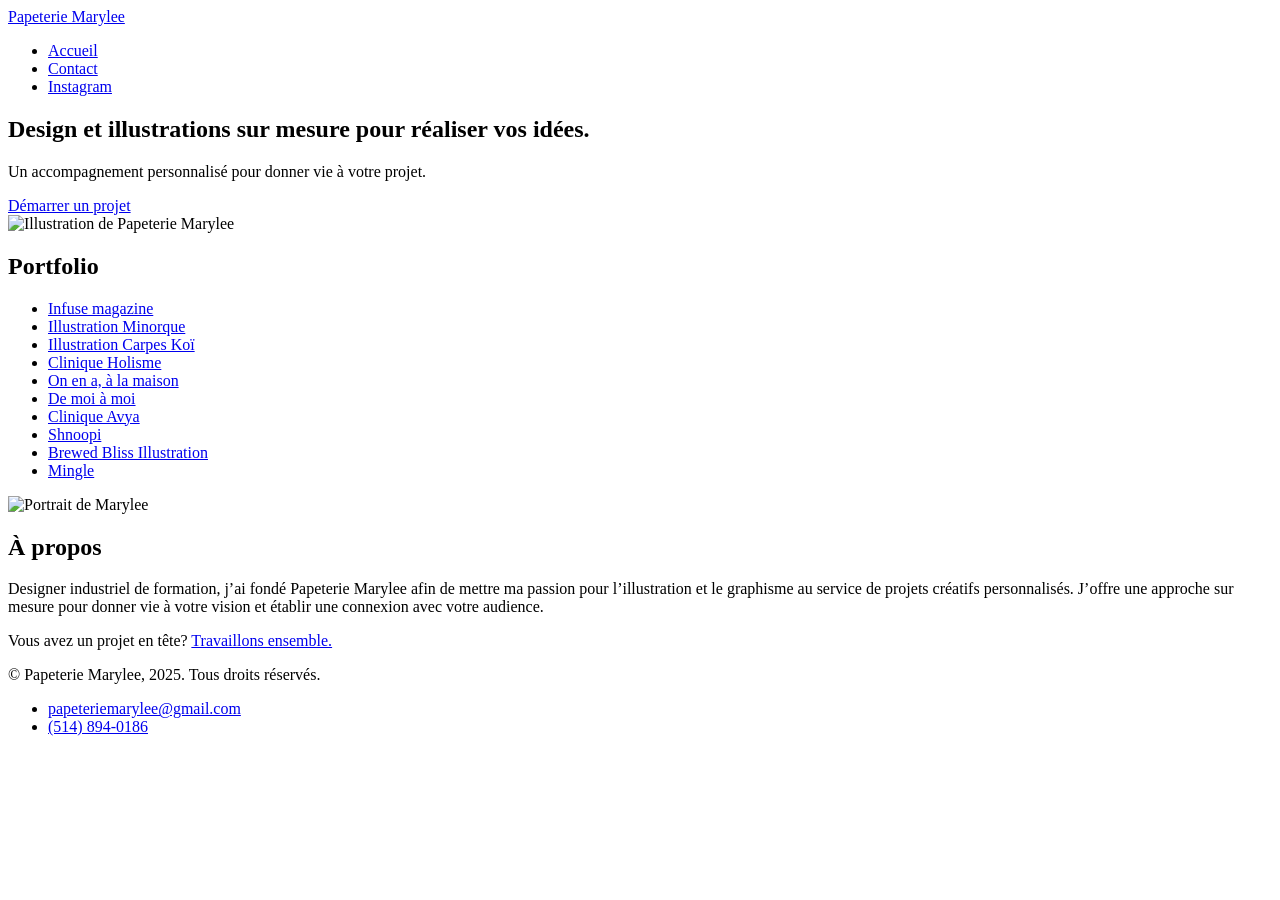
==== index.html @ 5d5b98f1 "Add files via upload" ====
<!doctype html><html lang="fr"><head><meta charset="utf-8"><meta name="viewport" content="width=device-width,initial-scale=1">
<link rel="preconnect" href="https://fonts.googleapis.com"><link rel="preconnect" href="https://fonts.gstatic.com" crossorigin>
<link href="https://fonts.googleapis.com/css2?family=Figtree:wght@400;600&family=Young+Serif&display=swap" rel="stylesheet">
<link rel="stylesheet" href="/css/style.css">
<title>Papeterie Marylee</title>
<meta name="description" content="Design et illustrations sur mesure pour réaliser vos idées.">
<meta property="og:title" content="Papeterie Marylee"><meta property="og:description" content="Design et illustrations sur mesure pour réaliser vos idées.">
</head><body>
<header class="site-header"><div class="wrap">
<a class="brand" href="/">Papeterie Marylee</a>
<nav aria-label="Navigation principale"><ul class="nav">
<li><a href="/" aria-current="page">Accueil</a></li>
<li><a href="/contact" >Contact</a></li>
<li><a href="https://instagram.com/papeteriemarylee" target="_blank" rel="noopener">Instagram</a></li>
</ul></nav></div></header>
<main>
<section class="hero"><div class="wrap">
<div><h1>Design et illustrations sur mesure pour réaliser vos idées.</h1>
<p>Un accompagnement personnalisé pour donner vie à votre projet.</p>
<a class="btn" href="/contact">Démarrer un projet</a></div>
<img src="https://images.squarespace-cdn.com/content/v1/68e517de8bf12d3bb1ee0d49/ea59d796-b546-4f79-9959-2f36962a3a16/Papeterie_Marylee_Intro.jpg" alt="Illustration de Papeterie Marylee">
</div></section>

<section id="portfolio"><div class="wrap"><h2>Portfolio</h2>
<ul class="grid">
<li><a class="card" href="#"><div class="thumb"><!-- <img src="/images/projet.jpg" alt="Infuse magazine"> --></div><span>Infuse magazine</span></a></li>
<li><a class="card" href="#"><div class="thumb"><!-- <img src="/images/projet.jpg" alt="Illustration Minorque"> --></div><span>Illustration Minorque</span></a></li>
<li><a class="card" href="#"><div class="thumb"><!-- <img src="/images/projet.jpg" alt="Illustration Carpes Koï"> --></div><span>Illustration Carpes Koï</span></a></li>
<li><a class="card" href="#"><div class="thumb"><!-- <img src="/images/projet.jpg" alt="Clinique Holisme"> --></div><span>Clinique Holisme</span></a></li>
<li><a class="card" href="#"><div class="thumb"><!-- <img src="/images/projet.jpg" alt="On en a, à la maison"> --></div><span>On en a, à la maison</span></a></li>
<li><a class="card" href="#"><div class="thumb"><!-- <img src="/images/projet.jpg" alt="De moi à moi"> --></div><span>De moi à moi</span></a></li>
<li><a class="card" href="#"><div class="thumb"><!-- <img src="/images/projet.jpg" alt="Clinique Avya"> --></div><span>Clinique Avya</span></a></li>
<li><a class="card" href="#"><div class="thumb"><!-- <img src="/images/projet.jpg" alt="Shnoopi"> --></div><span>Shnoopi</span></a></li>
<li><a class="card" href="#"><div class="thumb"><!-- <img src="/images/projet.jpg" alt="Brewed Bliss Illustration"> --></div><span>Brewed Bliss Illustration</span></a></li>
<li><a class="card" href="#"><div class="thumb"><!-- <img src="/images/projet.jpg" alt="Mingle"> --></div><span>Mingle</span></a></li>
</ul></div></section>

<section class="about"><div class="wrap">
<img src="https://images.squarespace-cdn.com/content/v1/68e517de8bf12d3bb1ee0d49/52c86deb-c186-45ed-98c8-3b4f95334fd8/Marylee_001.jpg" alt="Portrait de Marylee">
<div><h2>À propos</h2>
<p>Designer industriel de formation, j’ai fondé Papeterie Marylee afin de mettre ma passion pour l’illustration et le graphisme au service de projets créatifs personnalisés. J’offre une approche sur mesure pour donner vie à votre vision et établir une connexion avec votre audience.</p>
<p>Vous avez un projet en tête? <a href="/contact">Travaillons ensemble.</a></p></div>
</div></section>
</main>
<footer class="site-footer"><div class="wrap">
<p>© Papeterie Marylee, 2025. Tous droits réservés.</p>
<ul><li><a href="mailto:papeteriemarylee@gmail.com">papeteriemarylee@gmail.com</a></li><li><a href="tel:+15148940186">(514) 894-0186</a></li></ul>
</div></footer>
</body></html>
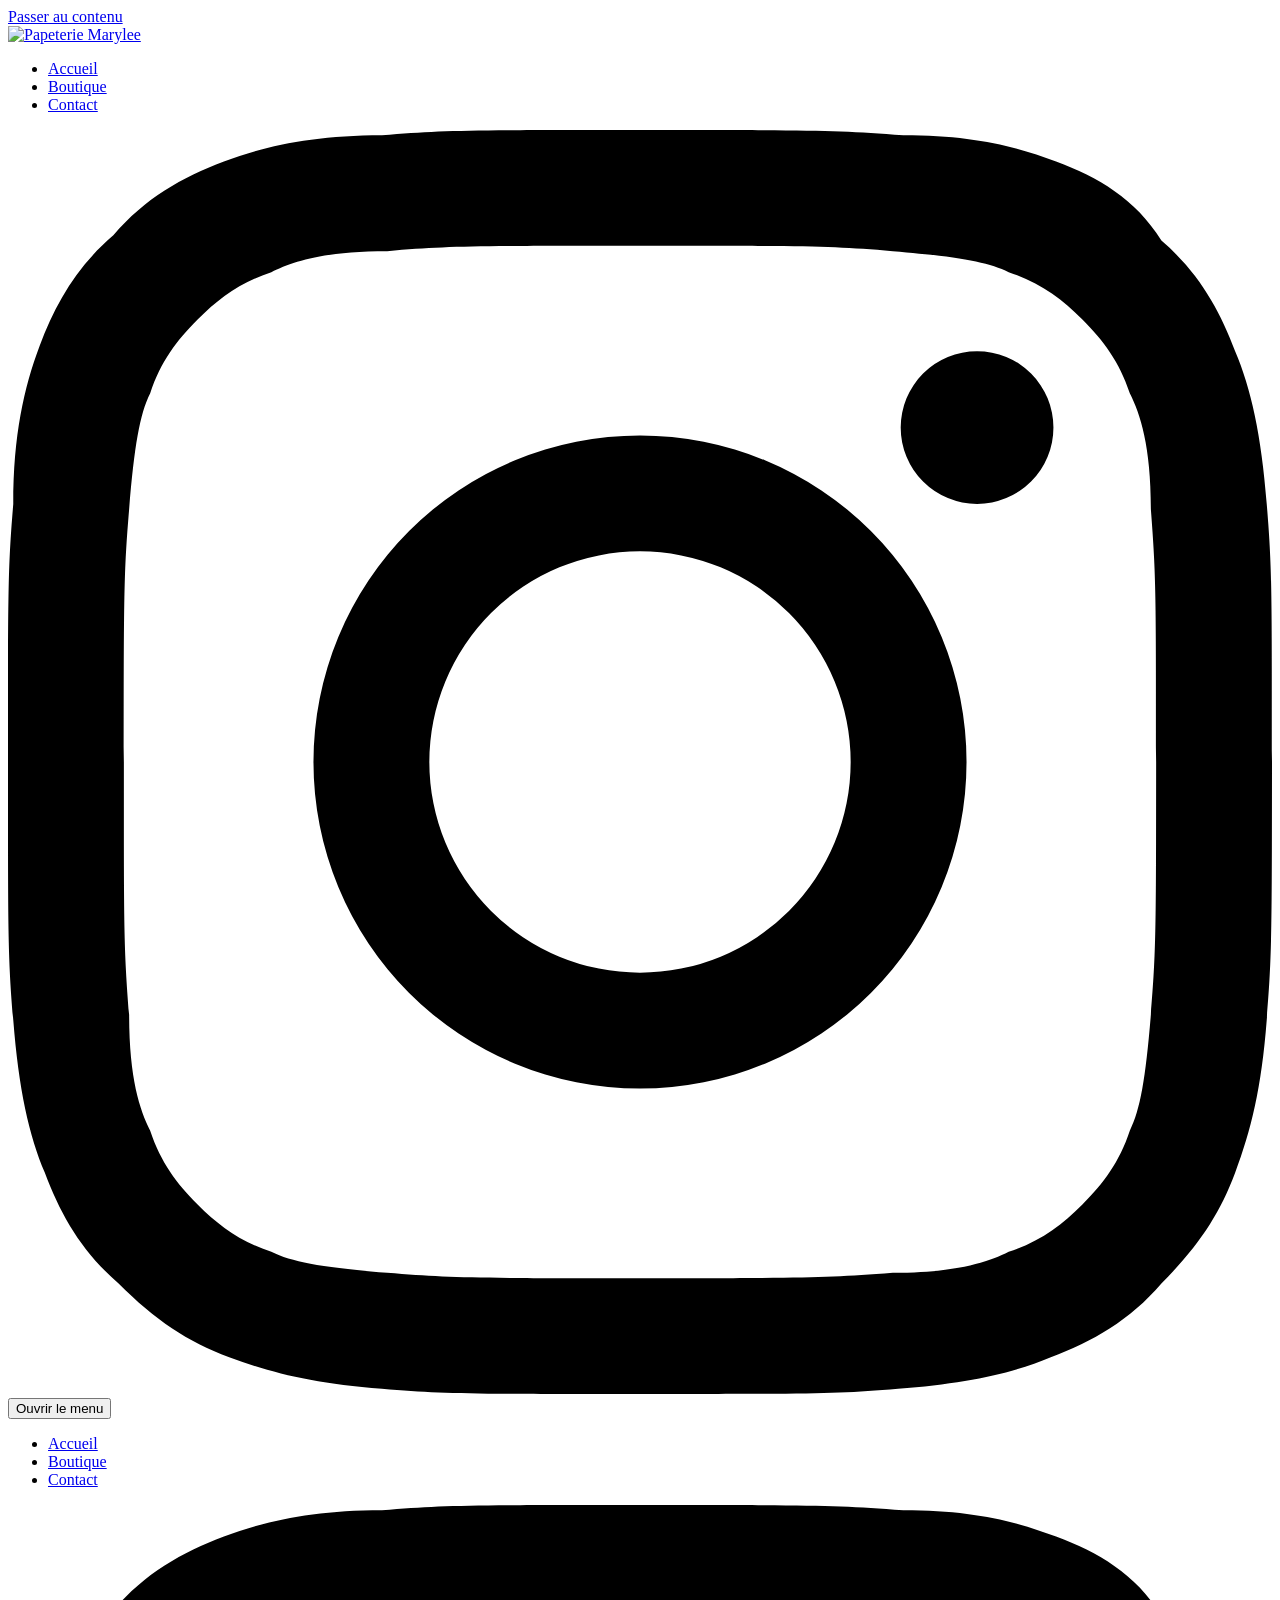
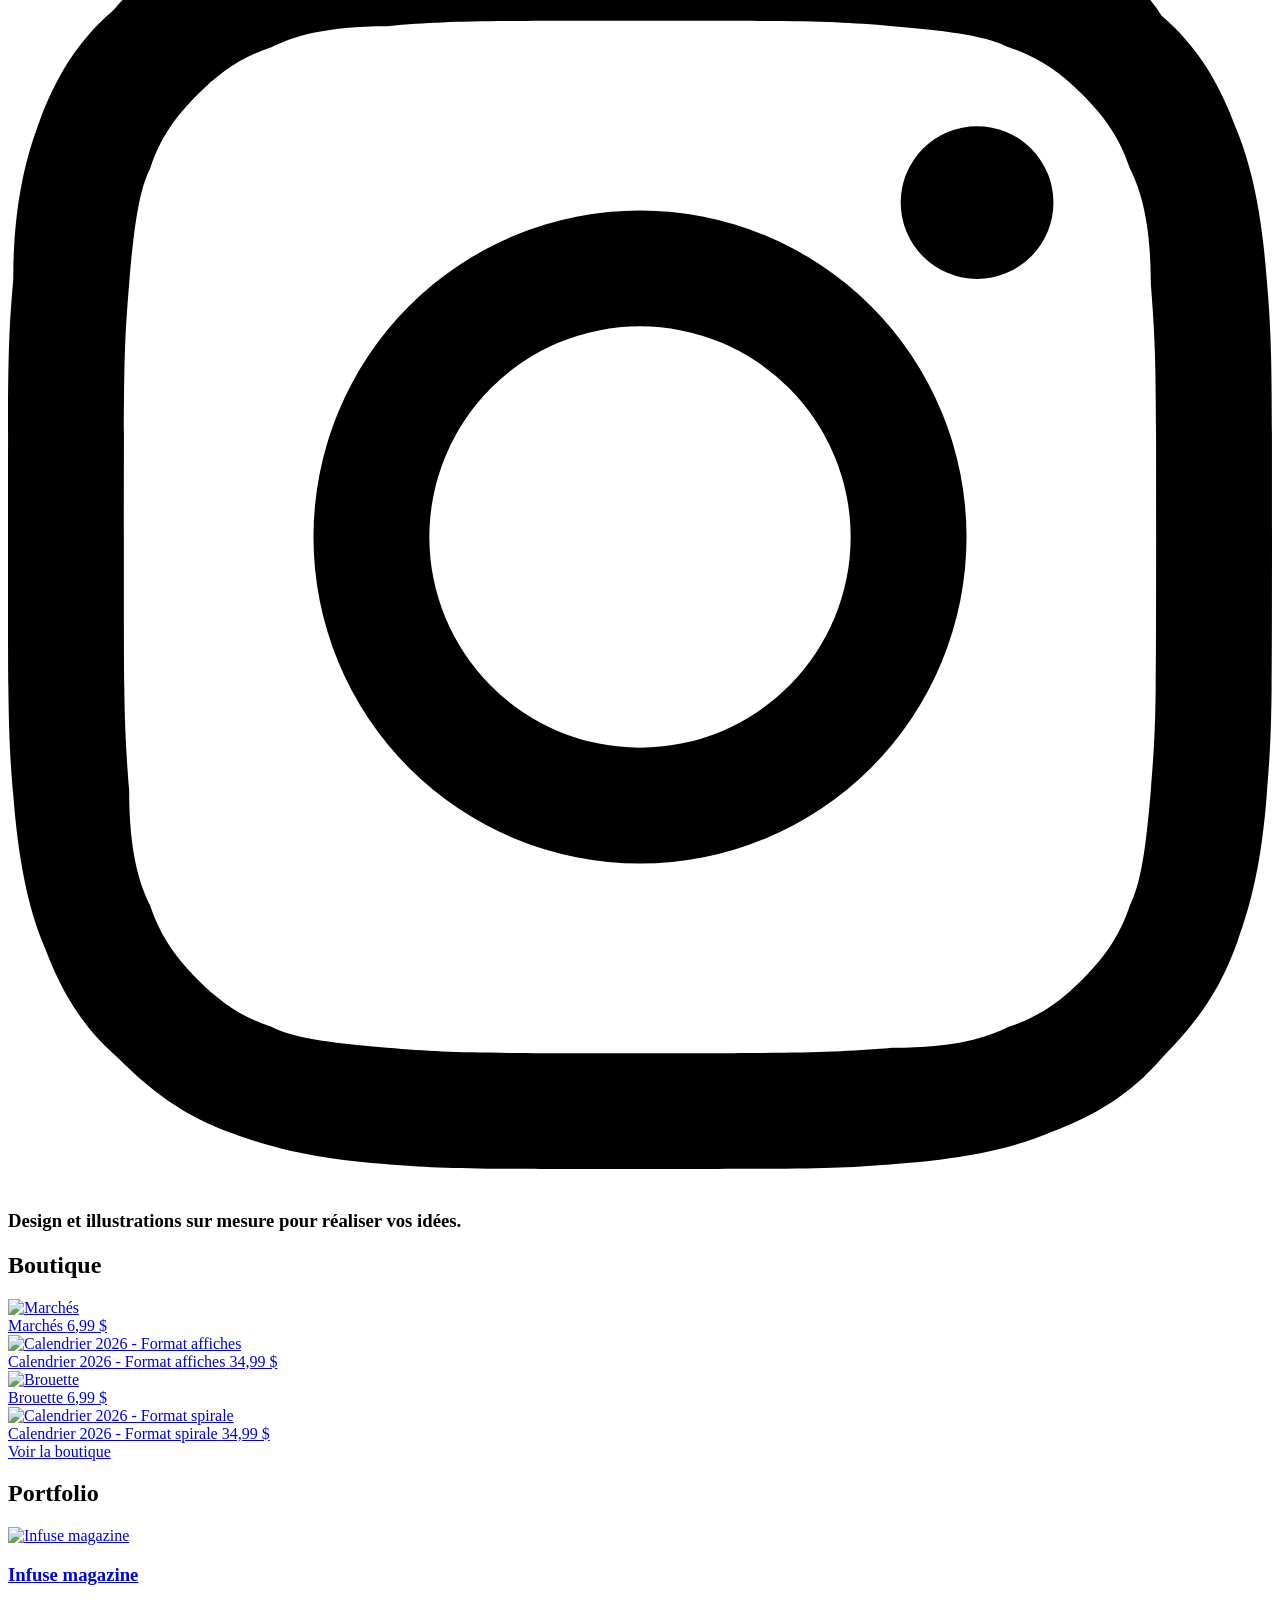
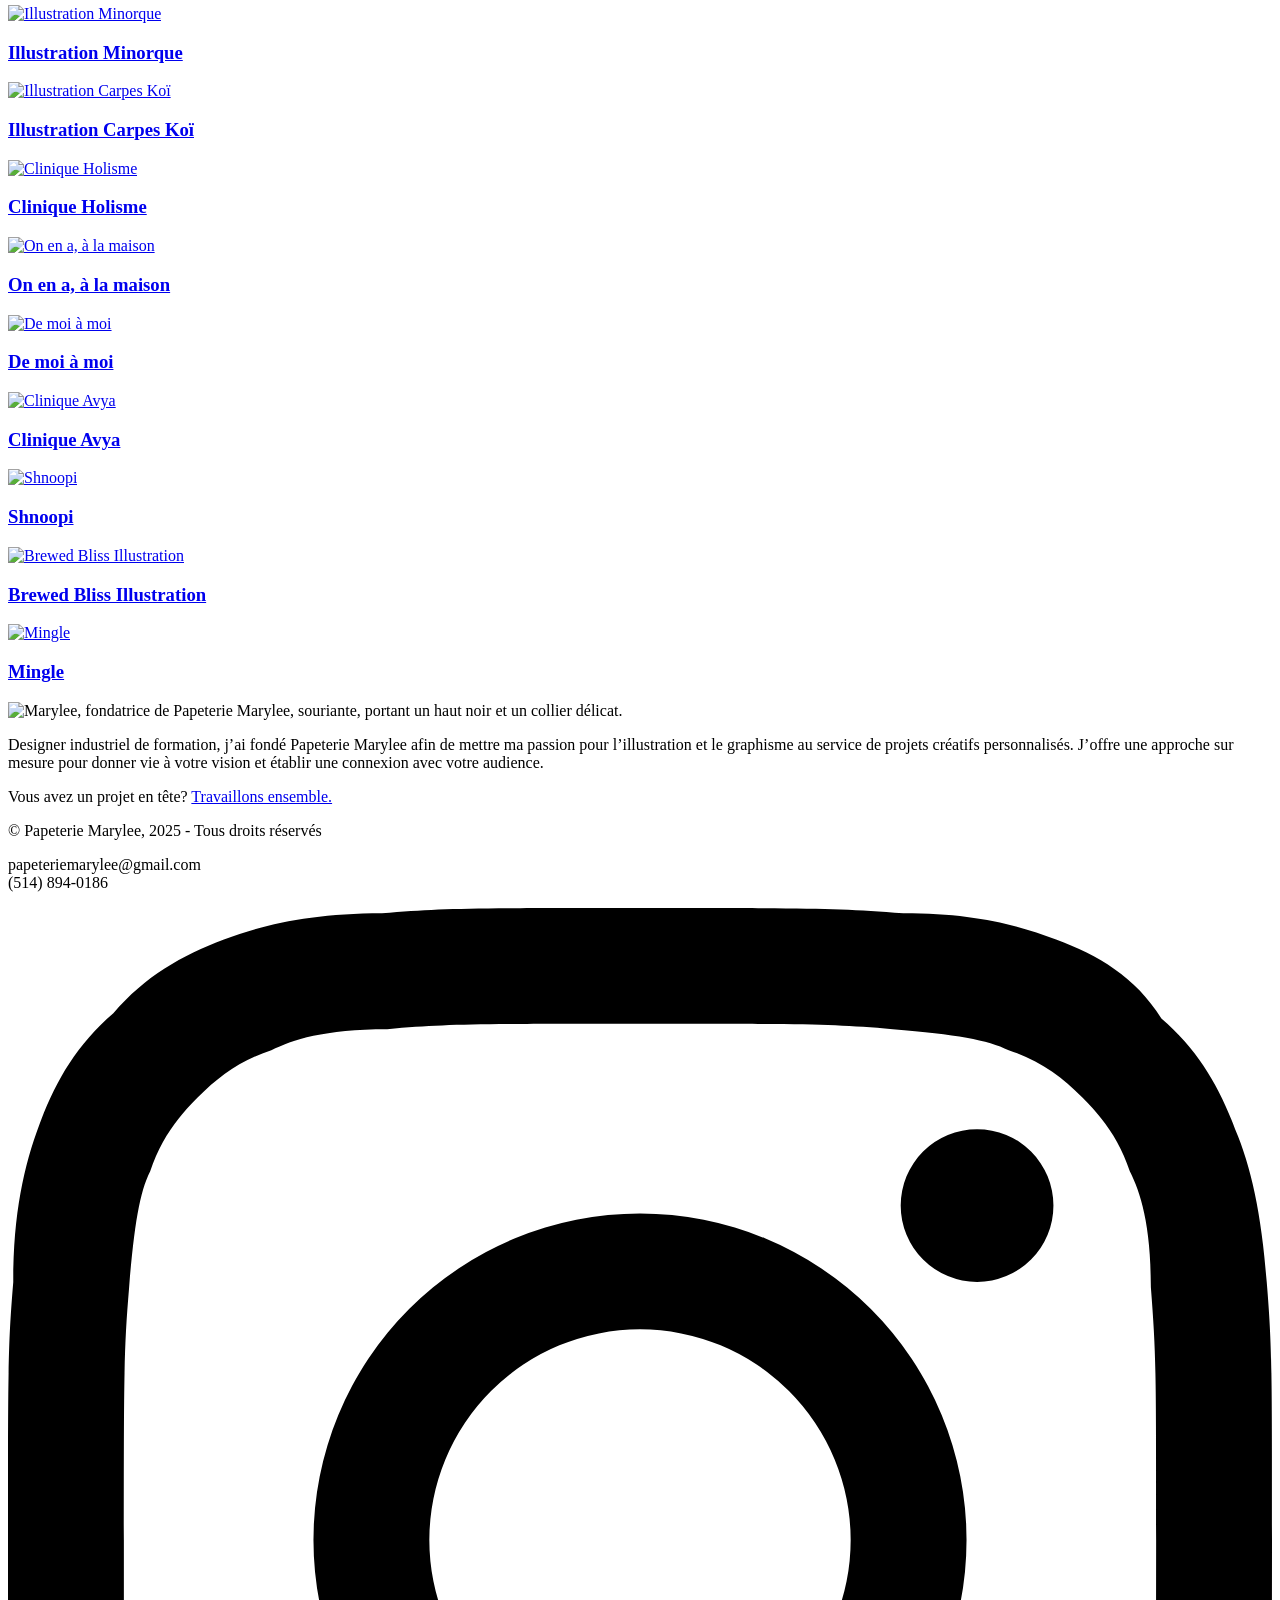
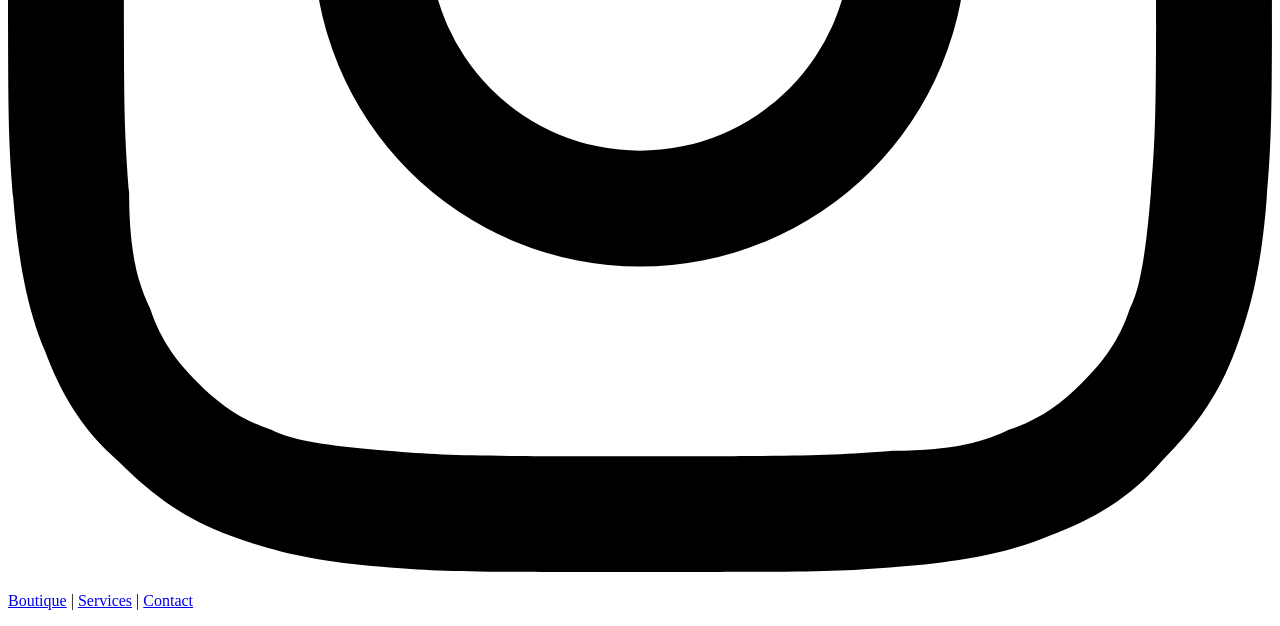
==== commit a8ae6123: "Add files via upload" ====
--- a/index.html
+++ b/index.html
@@ -1,49 +1,200 @@
-<!doctype html><html lang="fr"><head><meta charset="utf-8"><meta name="viewport" content="width=device-width,initial-scale=1">
-<link rel="preconnect" href="https://fonts.googleapis.com"><link rel="preconnect" href="https://fonts.gstatic.com" crossorigin>
-<link href="https://fonts.googleapis.com/css2?family=Figtree:wght@400;600&family=Young+Serif&display=swap" rel="stylesheet">
-<link rel="stylesheet" href="/css/style.css">
+<!DOCTYPE html>
+<html lang="fr-CA">
+<head>
+<meta charset="utf-8">
+<meta name="viewport" content="width=device-width, initial-scale=1, viewport-fit=cover">
 <title>Papeterie Marylee</title>
 <meta name="description" content="Design et illustrations sur mesure pour réaliser vos idées.">
-<meta property="og:title" content="Papeterie Marylee"><meta property="og:description" content="Design et illustrations sur mesure pour réaliser vos idées.">
-</head><body>
-<header class="site-header"><div class="wrap">
-<a class="brand" href="/">Papeterie Marylee</a>
-<nav aria-label="Navigation principale"><ul class="nav">
-<li><a href="/" aria-current="page">Accueil</a></li>
-<li><a href="/contact" >Contact</a></li>
-<li><a href="https://instagram.com/papeteriemarylee" target="_blank" rel="noopener">Instagram</a></li>
-</ul></nav></div></header>
-<main>
-<section class="hero"><div class="wrap">
-<div><h1>Design et illustrations sur mesure pour réaliser vos idées.</h1>
-<p>Un accompagnement personnalisé pour donner vie à votre projet.</p>
-<a class="btn" href="/contact">Démarrer un projet</a></div>
-<img src="https://images.squarespace-cdn.com/content/v1/68e517de8bf12d3bb1ee0d49/ea59d796-b546-4f79-9959-2f36962a3a16/Papeterie_Marylee_Intro.jpg" alt="Illustration de Papeterie Marylee">
-</div></section>
-
-<section id="portfolio"><div class="wrap"><h2>Portfolio</h2>
-<ul class="grid">
-<li><a class="card" href="#"><div class="thumb"><!-- <img src="/images/projet.jpg" alt="Infuse magazine"> --></div><span>Infuse magazine</span></a></li>
-<li><a class="card" href="#"><div class="thumb"><!-- <img src="/images/projet.jpg" alt="Illustration Minorque"> --></div><span>Illustration Minorque</span></a></li>
-<li><a class="card" href="#"><div class="thumb"><!-- <img src="/images/projet.jpg" alt="Illustration Carpes Koï"> --></div><span>Illustration Carpes Koï</span></a></li>
-<li><a class="card" href="#"><div class="thumb"><!-- <img src="/images/projet.jpg" alt="Clinique Holisme"> --></div><span>Clinique Holisme</span></a></li>
-<li><a class="card" href="#"><div class="thumb"><!-- <img src="/images/projet.jpg" alt="On en a, à la maison"> --></div><span>On en a, à la maison</span></a></li>
-<li><a class="card" href="#"><div class="thumb"><!-- <img src="/images/projet.jpg" alt="De moi à moi"> --></div><span>De moi à moi</span></a></li>
-<li><a class="card" href="#"><div class="thumb"><!-- <img src="/images/projet.jpg" alt="Clinique Avya"> --></div><span>Clinique Avya</span></a></li>
-<li><a class="card" href="#"><div class="thumb"><!-- <img src="/images/projet.jpg" alt="Shnoopi"> --></div><span>Shnoopi</span></a></li>
-<li><a class="card" href="#"><div class="thumb"><!-- <img src="/images/projet.jpg" alt="Brewed Bliss Illustration"> --></div><span>Brewed Bliss Illustration</span></a></li>
-<li><a class="card" href="#"><div class="thumb"><!-- <img src="/images/projet.jpg" alt="Mingle"> --></div><span>Mingle</span></a></li>
-</ul></div></section>
-
-<section class="about"><div class="wrap">
-<img src="https://images.squarespace-cdn.com/content/v1/68e517de8bf12d3bb1ee0d49/52c86deb-c186-45ed-98c8-3b4f95334fd8/Marylee_001.jpg" alt="Portrait de Marylee">
-<div><h2>À propos</h2>
-<p>Designer industriel de formation, j’ai fondé Papeterie Marylee afin de mettre ma passion pour l’illustration et le graphisme au service de projets créatifs personnalisés. J’offre une approche sur mesure pour donner vie à votre vision et établir une connexion avec votre audience.</p>
-<p>Vous avez un projet en tête? <a href="/contact">Travaillons ensemble.</a></p></div>
-</div></section>
+<meta property="og:site_name" content="Papeterie Marylee">
+<meta property="og:title" content="Papeterie Marylee">
+<meta property="og:description" content="Design et illustrations sur mesure pour réaliser vos idées.">
+<meta property="og:type" content="website">
+<meta property="og:image" content="https://images.squarespace-cdn.com/content/v1/68e517de8bf12d3bb1ee0d49/b175f4bb-cfa4-4f8d-8e0b-01b64a1f9634/Logo+-+Papeterie+Marylee-white.png?format=750w">
+<meta name="twitter:card" content="summary">
+<link rel="icon" href="https://images.squarespace-cdn.com/content/v1/68e517de8bf12d3bb1ee0d49/b086ebba-afb7-48d0-9835-9307bfd8c10b/favicon.ico?format=100w">
+<link rel="preconnect" href="https://fonts.googleapis.com">
+<link rel="preconnect" href="https://fonts.gstatic.com" crossorigin>
+<link rel="stylesheet" href="https://fonts.googleapis.com/css2?family=Cormorant:wght@500&family=EB+Garamond:ital,wght@0,400;0,700;1,400&family=Shippori+Mincho:wght@400;500;700&display=swap">
+<!-- Adobe Fonts (facultatif) : collez ici le lien de votre kit pour utiliser
+     orpheus-pro et adobe-garamond-pro, ex. <link rel="stylesheet" href="https://use.typekit.net/xxxxxxx.css"> -->
+<link rel="stylesheet" href="css/style.css">
+</head>
+<body>
+<a class="skip-link" href="#page">Passer au contenu</a>
+<header class="header">
+  <div class="header-inner">
+    <a class="logo" href="index.html"><img src="https://images.squarespace-cdn.com/content/v1/68e517de8bf12d3bb1ee0d49/b175f4bb-cfa4-4f8d-8e0b-01b64a1f9634/Logo+-+Papeterie+Marylee-white.png?format=750w" alt="Papeterie Marylee" width="92" height="70"></a>
+    <nav class="nav" aria-label="Navigation principale">
+      <ul class="nav-list"><li><a href="index.html" aria-current="page">Accueil</a></li><li><a href="https://www.papeteriemarylee.com/boutique">Boutique</a></li><li><a href="contact.html">Contact</a></li></ul>
+      <div class="social"><a href="https://www.instagram.com/papeteriemarylee/" target="_blank" rel="noopener" aria-label="Instagram"><svg viewBox="0 0 24 24" aria-hidden="true"><path d="M12 2.2c3.2 0 3.6 0 4.8.1 1.2.1 1.8.2 2.2.4.6.2 1 .5 1.4.9.4.4.7.8.9 1.4.2.4.4 1 .4 2.2.1 1.3.1 1.6.1 4.8s0 3.6-.1 4.8c-.1 1.2-.2 1.8-.4 2.2-.2.6-.5 1-.9 1.4-.4.4-.8.7-1.4.9-.4.2-1 .4-2.2.4-1.3.1-1.6.1-4.8.1s-3.6 0-4.8-.1c-1.2-.1-1.8-.2-2.2-.4-.6-.2-1-.5-1.4-.9-.4-.4-.7-.8-.9-1.4-.2-.4-.4-1-.4-2.2-.1-1.3-.1-1.6-.1-4.8s0-3.6.1-4.8c.1-1.2.2-1.8.4-2.2.2-.6.5-1 .9-1.4.4-.4.8-.7 1.4-.9.4-.2 1-.4 2.2-.4 1.2-.1 1.6-.1 4.8-.1M12 0C8.7 0 8.3 0 7.1.1 5.8.1 4.9.3 4.1.6c-.8.3-1.5.7-2.1 1.4C1.3 2.6.9 3.3.6 4.1.3 4.9.1 5.8.1 7.1 0 8.3 0 8.7 0 12s0 3.7.1 4.9c.1 1.3.3 2.2.6 2.9.3.8.7 1.5 1.4 2.1.7.7 1.3 1.1 2.1 1.4.8.3 1.6.5 2.9.6 1.2.1 1.6.1 4.9.1s3.7 0 4.9-.1c1.3-.1 2.2-.3 2.9-.6.8-.3 1.5-.7 2.1-1.4.7-.7 1.1-1.3 1.4-2.1.3-.8.5-1.6.6-2.9.1-1.2.1-1.6.1-4.9s0-3.7-.1-4.9c-.1-1.3-.3-2.2-.6-2.9-.3-.8-.7-1.5-1.4-2.1C21.4 1.3 20.7.9 19.9.6 19.1.3 18.3.1 17 .1 15.7 0 15.3 0 12 0zm0 5.8a6.2 6.2 0 1 0 0 12.4 6.2 6.2 0 0 0 0-12.4zM12 16a4 4 0 1 1 0-8 4 4 0 0 1 0 8zm6.4-11.8a1.4 1.4 0 1 0 0 2.9 1.4 1.4 0 0 0 0-2.9z"/></svg></a></div>
+    </nav>
+    <button class="burger" type="button" aria-expanded="false" aria-controls="menu-mobile">
+      <span class="visually-hidden">Ouvrir le menu</span>
+      <span class="bar"></span><span class="bar"></span>
+    </button>
+  </div>
+</header>
+<div class="menu-overlay" id="menu-mobile" aria-hidden="true">
+  <nav aria-label="Navigation mobile"><ul><li><a href="index.html">Accueil</a></li><li><a href="https://www.papeteriemarylee.com/boutique">Boutique</a></li><li><a href="contact.html">Contact</a></li></ul></nav>
+  <div class="social social--lg"><a href="https://www.instagram.com/papeteriemarylee/" target="_blank" rel="noopener" aria-label="Instagram"><svg viewBox="0 0 24 24" aria-hidden="true"><path d="M12 2.2c3.2 0 3.6 0 4.8.1 1.2.1 1.8.2 2.2.4.6.2 1 .5 1.4.9.4.4.7.8.9 1.4.2.4.4 1 .4 2.2.1 1.3.1 1.6.1 4.8s0 3.6-.1 4.8c-.1 1.2-.2 1.8-.4 2.2-.2.6-.5 1-.9 1.4-.4.4-.8.7-1.4.9-.4.2-1 .4-2.2.4-1.3.1-1.6.1-4.8.1s-3.6 0-4.8-.1c-1.2-.1-1.8-.2-2.2-.4-.6-.2-1-.5-1.4-.9-.4-.4-.7-.8-.9-1.4-.2-.4-.4-1-.4-2.2-.1-1.3-.1-1.6-.1-4.8s0-3.6.1-4.8c.1-1.2.2-1.8.4-2.2.2-.6.5-1 .9-1.4.4-.4.8-.7 1.4-.9.4-.2 1-.4 2.2-.4 1.2-.1 1.6-.1 4.8-.1M12 0C8.7 0 8.3 0 7.1.1 5.8.1 4.9.3 4.1.6c-.8.3-1.5.7-2.1 1.4C1.3 2.6.9 3.3.6 4.1.3 4.9.1 5.8.1 7.1 0 8.3 0 8.7 0 12s0 3.7.1 4.9c.1 1.3.3 2.2.6 2.9.3.8.7 1.5 1.4 2.1.7.7 1.3 1.1 2.1 1.4.8.3 1.6.5 2.9.6 1.2.1 1.6.1 4.9.1s3.7 0 4.9-.1c1.3-.1 2.2-.3 2.9-.6.8-.3 1.5-.7 2.1-1.4.7-.7 1.1-1.3 1.4-2.1.3-.8.5-1.6.6-2.9.1-1.2.1-1.6.1-4.9s0-3.7-.1-4.9c-.1-1.3-.3-2.2-.6-2.9-.3-.8-.7-1.5-1.4-2.1C21.4 1.3 20.7.9 19.9.6 19.1.3 18.3.1 17 .1 15.7 0 15.3 0 12 0zm0 5.8a6.2 6.2 0 1 0 0 12.4 6.2 6.2 0 0 0 0-12.4zM12 16a4 4 0 1 1 0-8 4 4 0 0 1 0 8zm6.4-11.8a1.4 1.4 0 1 0 0 2.9 1.4 1.4 0 0 0 0-2.9z"/></svg></a></div>
+</div>
+<main id="page">
+
+  <!-- Héros -->
+  <section class="section theme-white h-large">
+    <div class="section-bg">
+      <img src="https://images.squarespace-cdn.com/content/v1/68e517de8bf12d3bb1ee0d49/ea59d796-b546-4f79-9959-2f36962a3a16/Papeterie_Marylee_Intro.jpg?format=2500w" alt="" fetchpriority="high">
+    </div>
+    <div class="content">
+      <div class="fe" style="--rows-m:4;--rows-d:3">
+        <div class="blk text" style="--m:1/2/5/10;--d:1/8/4/20">
+          <h3 class="center hero-title">Design et illustrations sur mesure pour réaliser vos idées.</h3>
+        </div>
+      </div>
+    </div>
+  </section>
+
+  <!-- Boutique : titre -->
+  <section class="section theme-light">
+    <div class="content">
+      <div class="fe" style="--rows-m:2;--rows-d:3">
+        <div class="blk text" style="--m:1/2/3/10;--d:1/10/4/18">
+          <h1 class="center">Boutique</h1>
+        </div>
+      </div>
+    </div>
+  </section>
+
+  <!-- Boutique : aperçu des produits (vitrine, sans panier) -->
+  <section class="section theme-light">
+    <div class="content">
+      <div class="fe products" style="--rows-m:30;--rows-d:21">
+        <div class="blk" style="--m:2/2/14/6;--d:1/2/18/8">
+          <a class="product" href="https://www.papeteriemarylee.com/boutique/p/marches">
+            <div class="product-img"><img src="https://images.squarespace-cdn.com/content/v1/68e517de8bf12d3bb1ee0d49/9a074783-baff-476e-8b81-ea4399006560/Marche%CC%81s_V2.jpg?format=750w" alt="Marchés" loading="lazy"></div>
+            <span class="product-title">Marchés</span>
+            <span class="product-price">6,99 $</span>
+          </a>
+        </div>
+        <div class="blk" style="--m:2/6/14/10;--d:1/8/18/14">
+          <a class="product" href="https://www.papeteriemarylee.com/boutique/p/calendrier2026-affiches">
+            <div class="product-img"><img src="https://images.squarespace-cdn.com/content/v1/68e517de8bf12d3bb1ee0d49/b74317ac-283c-4c46-89bb-2bea18527e9a/Calendrier+affiche.jpg?format=750w" alt="Calendrier 2026 - Format affiches" loading="lazy"></div>
+            <span class="product-title">Calendrier 2026 - Format affiches</span>
+            <span class="product-price">34,99 $</span>
+          </a>
+        </div>
+        <div class="blk" style="--m:14/2/25/6;--d:1/14/18/20">
+          <a class="product" href="https://www.papeteriemarylee.com/boutique/p/brouette">
+            <div class="product-img"><img src="https://images.squarespace-cdn.com/content/v1/68e517de8bf12d3bb1ee0d49/5d6b0db9-2592-4358-af2a-b53fea834b42/Brouette.jpg?format=750w" alt="Brouette" loading="lazy"></div>
+            <span class="product-title">Brouette</span>
+            <span class="product-price">6,99 $</span>
+          </a>
+        </div>
+        <div class="blk" style="--m:14/6/25/10;--d:1/20/18/26">
+          <a class="product" href="https://www.papeteriemarylee.com/boutique/p/calendrier2026-spirale">
+            <div class="product-img"><img src="https://images.squarespace-cdn.com/content/v1/68e517de8bf12d3bb1ee0d49/d5ea4e0d-0062-4648-bbb2-67ca8ff16b3b/Calendrier+2026+spiral.jpg?format=750w" alt="Calendrier 2026 - Format spirale" loading="lazy"></div>
+            <span class="product-title">Calendrier 2026 - Format spirale</span>
+            <span class="product-price">34,99 $</span>
+          </a>
+        </div>
+        <div class="blk v-center" style="--m:27/3/29/9;--d:19/11/21/17">
+          <a class="btn" href="https://www.papeteriemarylee.com/boutique">Voir la boutique</a>
+        </div>
+      </div>
+    </div>
+  </section>
+
+  <!-- Portfolio : titre -->
+  <section class="section theme-white">
+    <div class="content">
+      <div class="fe" style="--rows-m:2;--rows-d:3">
+        <div class="blk text" style="--m:1/2/3/10;--d:1/11/4/17">
+          <h1 class="center">Portfolio</h1>
+        </div>
+      </div>
+    </div>
+  </section>
+
+  <!-- Portfolio : grille -->
+  <section class="section theme-white">
+    <div class="portfolio-grid">
+      <a class="grid-item" href="projets/infuse-magazine.html">
+        <div class="grid-image"><img src="https://images.squarespace-cdn.com/content/v1/68e517de8bf12d3bb1ee0d49/98389bfc-b31f-4b3e-a85c-24c1426bcb58/IMG_1070.jpg?format=750w" alt="Infuse magazine" loading="lazy"></div>
+        <h3 class="portfolio-title">Infuse magazine</h3>
+      </a>
+      <a class="grid-item" href="projets/minorque.html">
+        <div class="grid-image"><img src="https://images.squarespace-cdn.com/content/v1/68e517de8bf12d3bb1ee0d49/03254ee7-5c08-4396-b138-ec4ec528d657/Menorca.jpg?format=750w" alt="Illustration Minorque" loading="lazy"></div>
+        <h3 class="portfolio-title">Illustration Minorque</h3>
+      </a>
+      <a class="grid-item" href="projets/carpeskoi.html">
+        <div class="grid-image"><img src="https://images.squarespace-cdn.com/content/v1/68e517de8bf12d3bb1ee0d49/d76b5ce4-9985-4b12-88af-c7430d2d61e4/Koi+Fishes.jpg?format=750w" alt="Illustration Carpes Koï" loading="lazy"></div>
+        <h3 class="portfolio-title">Illustration Carpes Koï</h3>
+      </a>
+      <a class="grid-item" href="projets/holisme.html">
+        <div class="grid-image"><img src="https://images.squarespace-cdn.com/content/v1/68e517de8bf12d3bb1ee0d49/e6b45f98-159b-42ec-a01b-aa53005a2e1f/Logo_Clinique-Holisme.jpg?format=750w" alt="Clinique Holisme" loading="lazy"></div>
+        <h3 class="portfolio-title">Clinique Holisme</h3>
+      </a>
+      <a class="grid-item" href="projets/onenaalamaison.html">
+        <div class="grid-image"><img src="https://images.squarespace-cdn.com/content/v1/68e517de8bf12d3bb1ee0d49/eba67875-1ec8-418b-b469-6210f214be1b/LOGO-avectexte.jpg?format=750w" alt="On en a, à la maison" loading="lazy"></div>
+        <h3 class="portfolio-title">On en a, à la maison</h3>
+      </a>
+      <a class="grid-item" href="projets/demoiamoi.html">
+        <div class="grid-image"><img src="https://images.squarespace-cdn.com/content/v1/68e517de8bf12d3bb1ee0d49/241810dc-a17a-45bd-b3aa-c6bae0c0f750/Logo-brun-demoiamoi.jpg?format=750w" alt="De moi à moi" loading="lazy"></div>
+        <h3 class="portfolio-title">De moi à moi</h3>
+      </a>
+      <a class="grid-item" href="projets/clinique-avya.html">
+        <div class="grid-image"><img src="https://images.squarespace-cdn.com/content/v1/68e517de8bf12d3bb1ee0d49/589be736-28b2-4b04-8709-301f8119d197/1.jpg?format=750w" alt="Clinique Avya" loading="lazy"></div>
+        <h3 class="portfolio-title">Clinique Avya</h3>
+      </a>
+      <a class="grid-item" href="projets/shnoopi.html">
+        <div class="grid-image"><img src="https://images.squarespace-cdn.com/content/v1/68e517de8bf12d3bb1ee0d49/c0e7087f-678e-4f20-8bdc-e4a06e08227b/T-Shirt+Photo.jpg?format=750w" alt="Shnoopi" loading="lazy"></div>
+        <h3 class="portfolio-title">Shnoopi</h3>
+      </a>
+      <a class="grid-item" href="projets/brewed-bliss-illustration.html">
+        <div class="grid-image"><img src="https://images.squarespace-cdn.com/content/v1/68e517de8bf12d3bb1ee0d49/6ee0bea1-7eaa-4b6a-8c6e-e378f459c4ae/Brewed+Bliss+Illustration+%28cover%29.jpg?format=750w" alt="Brewed Bliss Illustration" loading="lazy"></div>
+        <h3 class="portfolio-title">Brewed Bliss Illustration</h3>
+      </a>
+      <a class="grid-item" href="projets/mingle.html">
+        <div class="grid-image"><img src="https://images.squarespace-cdn.com/content/v1/68e517de8bf12d3bb1ee0d49/2913ef43-d11d-4ef7-940f-8af66081ea1b/MINGLE-cover-white.jpg?format=750w" alt="Mingle" loading="lazy"></div>
+        <h3 class="portfolio-title">Mingle</h3>
+      </a>
+    </div>
+  </section>
+
+  <!-- À propos -->
+  <section class="section theme-light">
+    <div class="content">
+      <div class="fe" style="--rows-m:19;--rows-d:10">
+        <div class="blk v-center" style="--m:1/3/10/9;--d:1/2/10/8">
+          <div class="about-img-wrap">
+            <img class="about-img" src="https://images.squarespace-cdn.com/content/v1/68e517de8bf12d3bb1ee0d49/52c86deb-c186-45ed-98c8-3b4f95334fd8/Marylee_001.jpg?format=1000w" alt="Marylee, fondatrice de Papeterie Marylee, souriante, portant un haut noir et un collier délicat." loading="lazy">
+          </div>
+        </div>
+        <div class="blk text" style="--m:11/2/19/10;--d:3/9/7/24">
+          <p class="small">Designer industriel de formation, j’ai fondé Papeterie Marylee afin de mettre ma passion pour l’illustration et le graphisme au service de projets créatifs personnalisés. J’offre une approche sur mesure pour donner vie à votre vision et établir une connexion avec votre audience.</p>
+          <p class="small">Vous avez un projet en tête? <a href="contact.html">Travaillons ensemble.</a></p>
+        </div>
+      </div>
+    </div>
+  </section>
+
+  <footer class="section theme-black footer">
+    <div class="content">
+      <div class="fe" style="--rows-m:7;--rows-d:6">
+        <div class="blk text" style="--m:1/2/4/10;--d:1/8/4/20">
+          <p class="small center">© Papeterie Marylee, 2025 - Tous droits réservés</p>
+          <p class="small center">papeteriemarylee@gmail.com<br>(514) 894-0186</p>
+        </div>
+        <div class="blk" style="--m:4/2/6/10;--d:4/12/5/16">
+          <div class="social social--lg"><a href="https://www.instagram.com/papeteriemarylee/" target="_blank" rel="noopener" aria-label="Instagram"><svg viewBox="0 0 24 24" aria-hidden="true"><path d="M12 2.2c3.2 0 3.6 0 4.8.1 1.2.1 1.8.2 2.2.4.6.2 1 .5 1.4.9.4.4.7.8.9 1.4.2.4.4 1 .4 2.2.1 1.3.1 1.6.1 4.8s0 3.6-.1 4.8c-.1 1.2-.2 1.8-.4 2.2-.2.6-.5 1-.9 1.4-.4.4-.8.7-1.4.9-.4.2-1 .4-2.2.4-1.3.1-1.6.1-4.8.1s-3.6 0-4.8-.1c-1.2-.1-1.8-.2-2.2-.4-.6-.2-1-.5-1.4-.9-.4-.4-.7-.8-.9-1.4-.2-.4-.4-1-.4-2.2-.1-1.3-.1-1.6-.1-4.8s0-3.6.1-4.8c.1-1.2.2-1.8.4-2.2.2-.6.5-1 .9-1.4.4-.4.8-.7 1.4-.9.4-.2 1-.4 2.2-.4 1.2-.1 1.6-.1 4.8-.1M12 0C8.7 0 8.3 0 7.1.1 5.8.1 4.9.3 4.1.6c-.8.3-1.5.7-2.1 1.4C1.3 2.6.9 3.3.6 4.1.3 4.9.1 5.8.1 7.1 0 8.3 0 8.7 0 12s0 3.7.1 4.9c.1 1.3.3 2.2.6 2.9.3.8.7 1.5 1.4 2.1.7.7 1.3 1.1 2.1 1.4.8.3 1.6.5 2.9.6 1.2.1 1.6.1 4.9.1s3.7 0 4.9-.1c1.3-.1 2.2-.3 2.9-.6.8-.3 1.5-.7 2.1-1.4.7-.7 1.1-1.3 1.4-2.1.3-.8.5-1.6.6-2.9.1-1.2.1-1.6.1-4.9s0-3.7-.1-4.9c-.1-1.3-.3-2.2-.6-2.9-.3-.8-.7-1.5-1.4-2.1C21.4 1.3 20.7.9 19.9.6 19.1.3 18.3.1 17 .1 15.7 0 15.3 0 12 0zm0 5.8a6.2 6.2 0 1 0 0 12.4 6.2 6.2 0 0 0 0-12.4zM12 16a4 4 0 1 1 0-8 4 4 0 0 1 0 8zm6.4-11.8a1.4 1.4 0 1 0 0 2.9 1.4 1.4 0 0 0 0-2.9z"/></svg></a></div>
+        </div>
+        <div class="blk text" style="--m:6/2/8/10;--d:5/8/6/20">
+          <p class="small center"><a href="https://www.papeteriemarylee.com/boutique">Boutique</a> | <a href="https://www.papeteriemarylee.com/services">Services</a> | <a href="contact.html">Contact</a></p>
+        </div>
+      </div>
+    </div>
+  </footer>
 </main>
-<footer class="site-footer"><div class="wrap">
-<p>© Papeterie Marylee, 2025. Tous droits réservés.</p>
-<ul><li><a href="mailto:papeteriemarylee@gmail.com">papeteriemarylee@gmail.com</a></li><li><a href="tel:+15148940186">(514) 894-0186</a></li></ul>
-</div></footer>
-</body></html>
+<script src="js/main.js"></script>
+</body>
+</html>
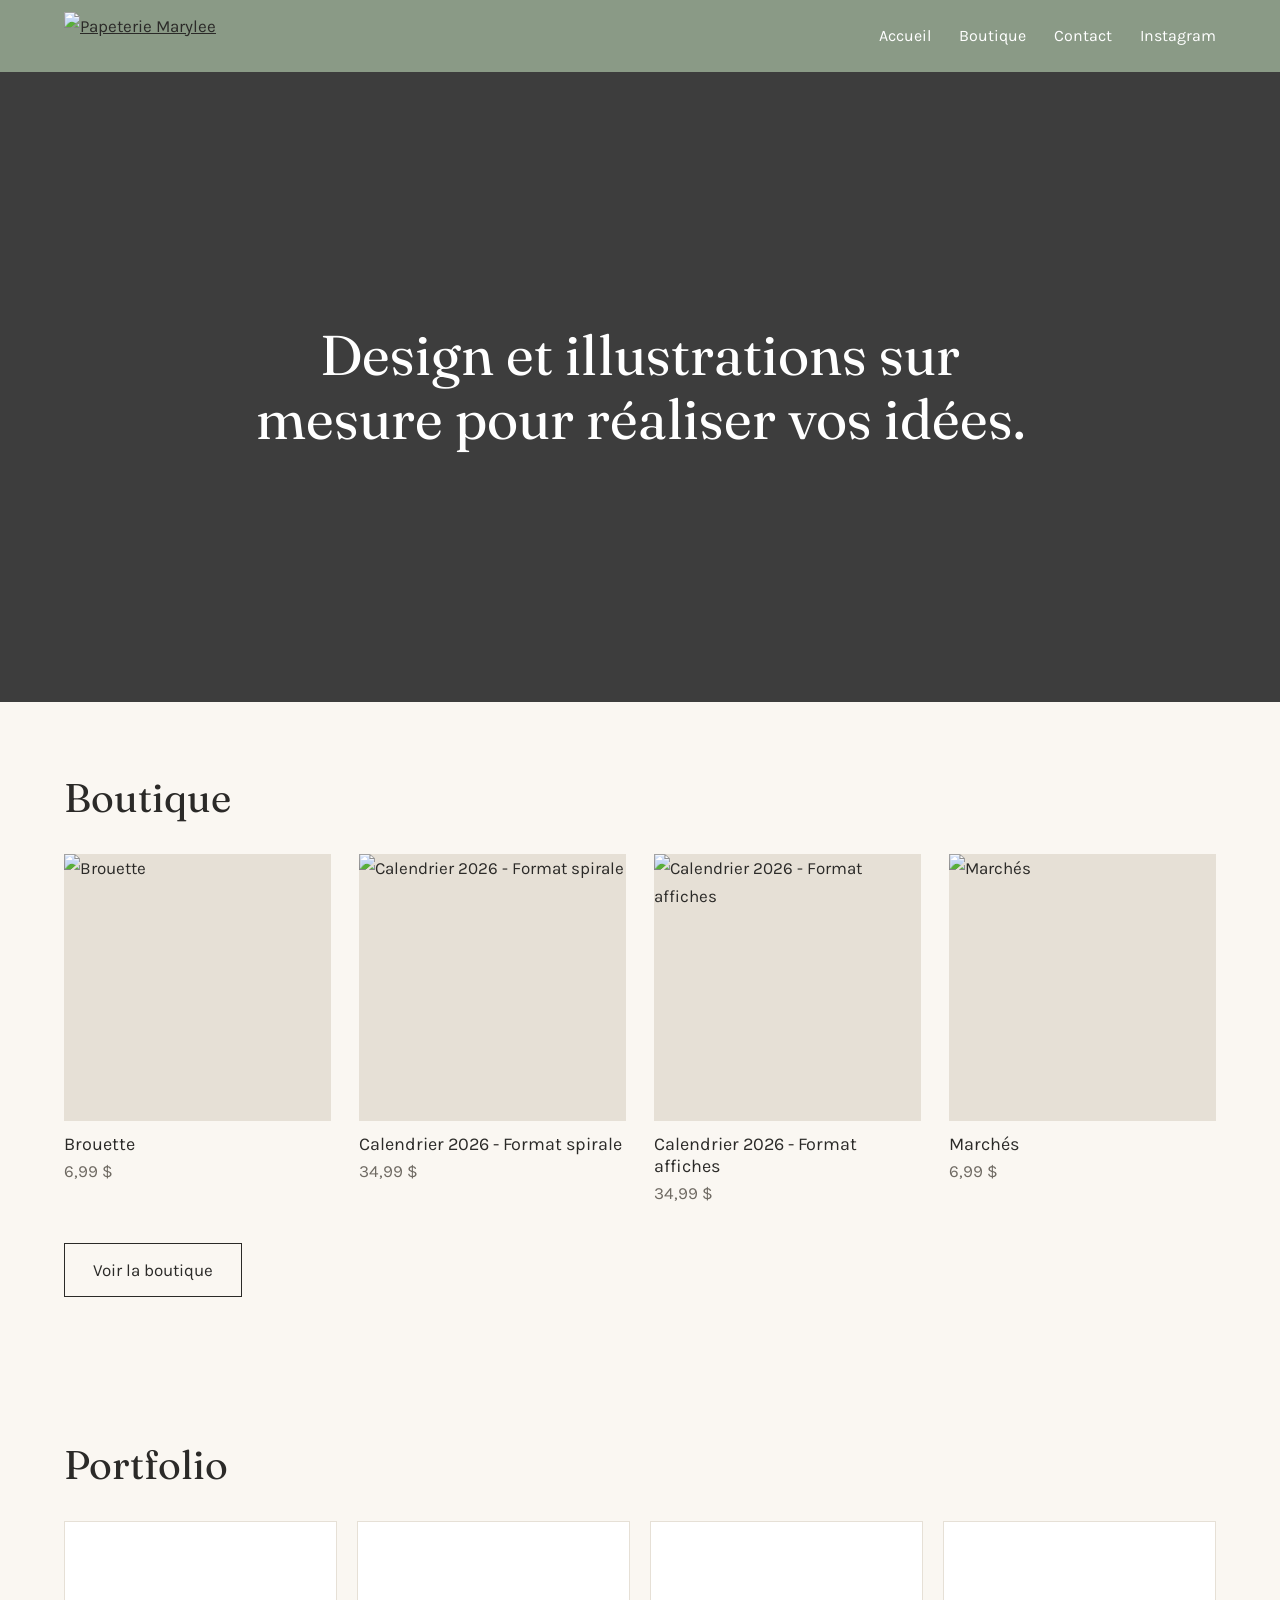
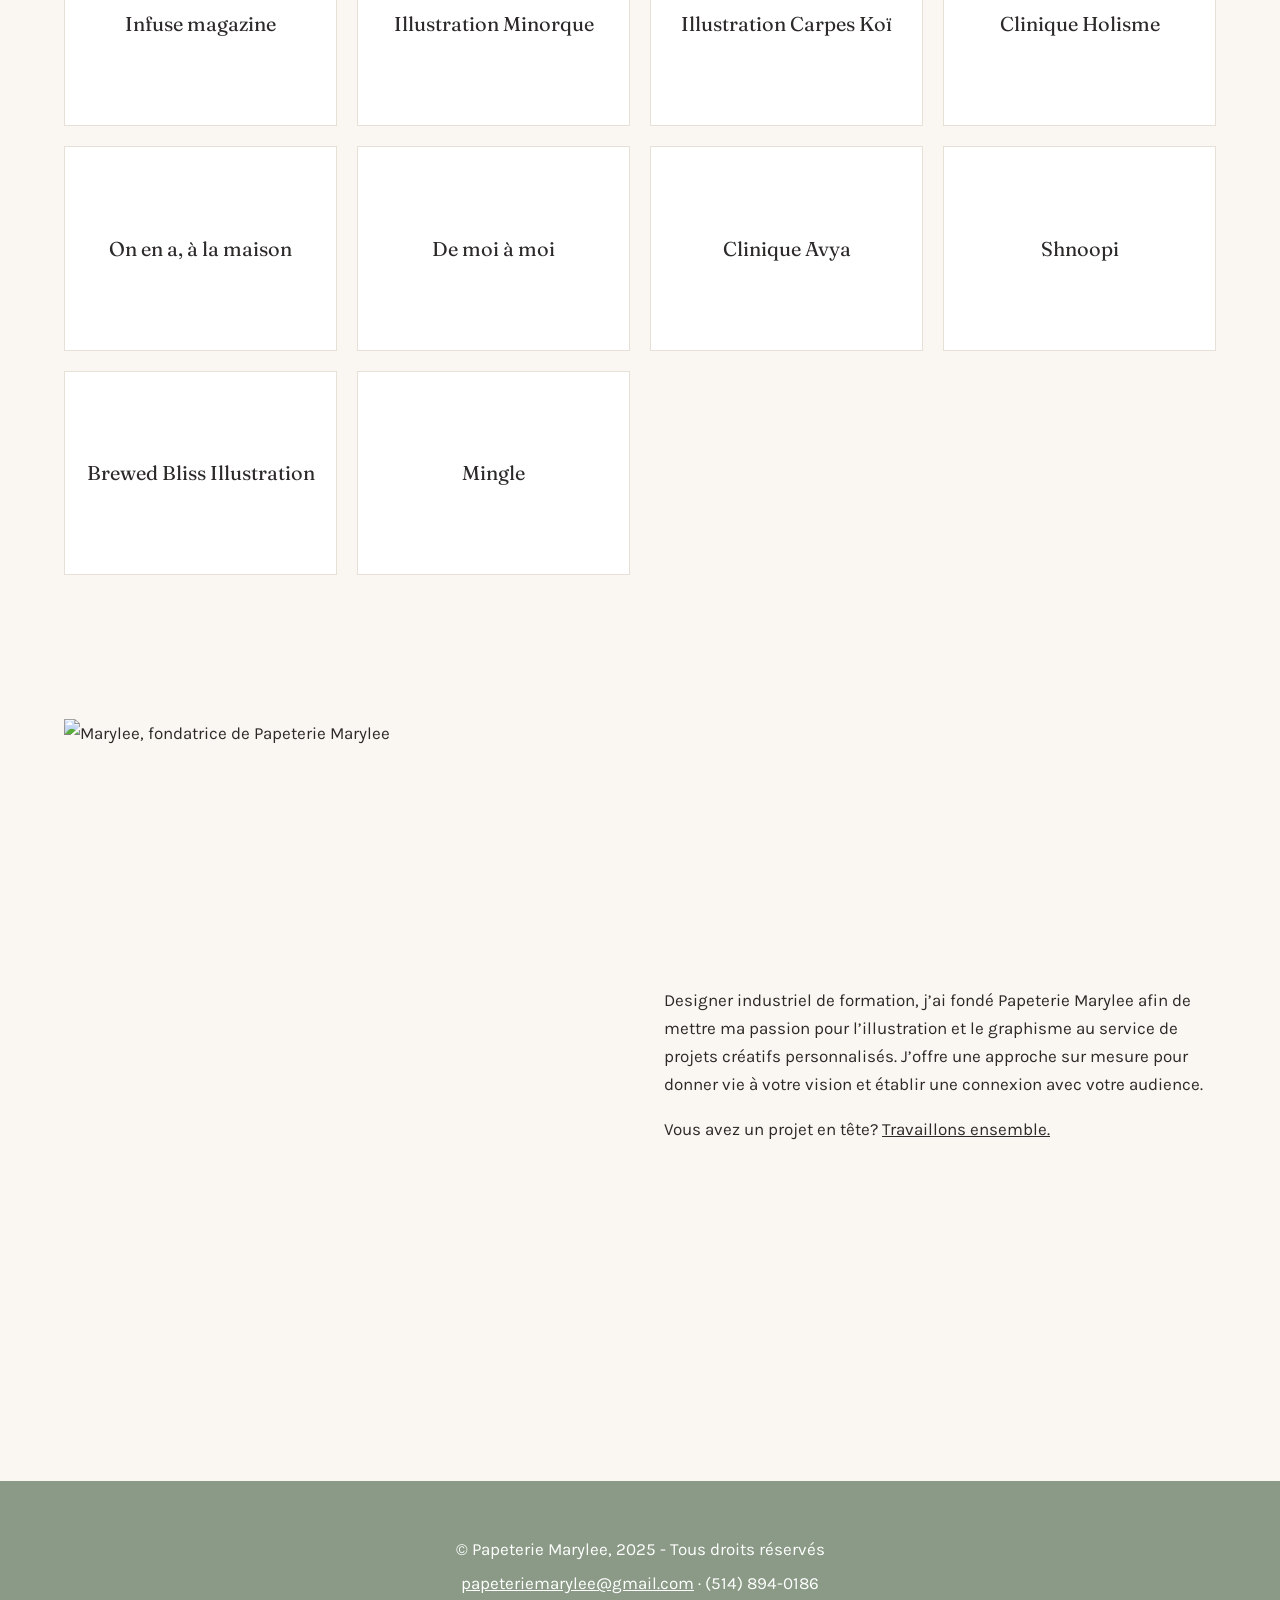
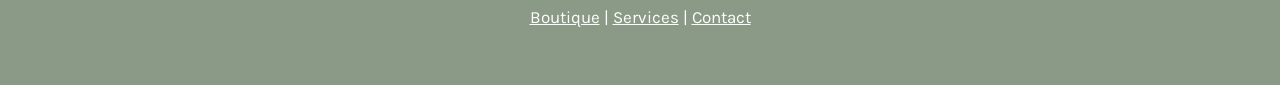
==== commit 13242fa0: "Add files via upload" ====
--- a/index.html
+++ b/index.html
@@ -1,200 +1,17 @@
-<!DOCTYPE html>
-<html lang="fr-CA">
-<head>
-<meta charset="utf-8">
-<meta name="viewport" content="width=device-width, initial-scale=1, viewport-fit=cover">
-<title>Papeterie Marylee</title>
-<meta name="description" content="Design et illustrations sur mesure pour réaliser vos idées.">
-<meta property="og:site_name" content="Papeterie Marylee">
-<meta property="og:title" content="Papeterie Marylee">
-<meta property="og:description" content="Design et illustrations sur mesure pour réaliser vos idées.">
-<meta property="og:type" content="website">
-<meta property="og:image" content="https://images.squarespace-cdn.com/content/v1/68e517de8bf12d3bb1ee0d49/b175f4bb-cfa4-4f8d-8e0b-01b64a1f9634/Logo+-+Papeterie+Marylee-white.png?format=750w">
-<meta name="twitter:card" content="summary">
-<link rel="icon" href="https://images.squarespace-cdn.com/content/v1/68e517de8bf12d3bb1ee0d49/b086ebba-afb7-48d0-9835-9307bfd8c10b/favicon.ico?format=100w">
-<link rel="preconnect" href="https://fonts.googleapis.com">
-<link rel="preconnect" href="https://fonts.gstatic.com" crossorigin>
-<link rel="stylesheet" href="https://fonts.googleapis.com/css2?family=Cormorant:wght@500&family=EB+Garamond:ital,wght@0,400;0,700;1,400&family=Shippori+Mincho:wght@400;500;700&display=swap">
-<!-- Adobe Fonts (facultatif) : collez ici le lien de votre kit pour utiliser
-     orpheus-pro et adobe-garamond-pro, ex. <link rel="stylesheet" href="https://use.typekit.net/xxxxxxx.css"> -->
-<link rel="stylesheet" href="css/style.css">
-</head>
-<body>
-<a class="skip-link" href="#page">Passer au contenu</a>
-<header class="header">
-  <div class="header-inner">
-    <a class="logo" href="index.html"><img src="https://images.squarespace-cdn.com/content/v1/68e517de8bf12d3bb1ee0d49/b175f4bb-cfa4-4f8d-8e0b-01b64a1f9634/Logo+-+Papeterie+Marylee-white.png?format=750w" alt="Papeterie Marylee" width="92" height="70"></a>
-    <nav class="nav" aria-label="Navigation principale">
-      <ul class="nav-list"><li><a href="index.html" aria-current="page">Accueil</a></li><li><a href="https://www.papeteriemarylee.com/boutique">Boutique</a></li><li><a href="contact.html">Contact</a></li></ul>
-      <div class="social"><a href="https://www.instagram.com/papeteriemarylee/" target="_blank" rel="noopener" aria-label="Instagram"><svg viewBox="0 0 24 24" aria-hidden="true"><path d="M12 2.2c3.2 0 3.6 0 4.8.1 1.2.1 1.8.2 2.2.4.6.2 1 .5 1.4.9.4.4.7.8.9 1.4.2.4.4 1 .4 2.2.1 1.3.1 1.6.1 4.8s0 3.6-.1 4.8c-.1 1.2-.2 1.8-.4 2.2-.2.6-.5 1-.9 1.4-.4.4-.8.7-1.4.9-.4.2-1 .4-2.2.4-1.3.1-1.6.1-4.8.1s-3.6 0-4.8-.1c-1.2-.1-1.8-.2-2.2-.4-.6-.2-1-.5-1.4-.9-.4-.4-.7-.8-.9-1.4-.2-.4-.4-1-.4-2.2-.1-1.3-.1-1.6-.1-4.8s0-3.6.1-4.8c.1-1.2.2-1.8.4-2.2.2-.6.5-1 .9-1.4.4-.4.8-.7 1.4-.9.4-.2 1-.4 2.2-.4 1.2-.1 1.6-.1 4.8-.1M12 0C8.7 0 8.3 0 7.1.1 5.8.1 4.9.3 4.1.6c-.8.3-1.5.7-2.1 1.4C1.3 2.6.9 3.3.6 4.1.3 4.9.1 5.8.1 7.1 0 8.3 0 8.7 0 12s0 3.7.1 4.9c.1 1.3.3 2.2.6 2.9.3.8.7 1.5 1.4 2.1.7.7 1.3 1.1 2.1 1.4.8.3 1.6.5 2.9.6 1.2.1 1.6.1 4.9.1s3.7 0 4.9-.1c1.3-.1 2.2-.3 2.9-.6.8-.3 1.5-.7 2.1-1.4.7-.7 1.1-1.3 1.4-2.1.3-.8.5-1.6.6-2.9.1-1.2.1-1.6.1-4.9s0-3.7-.1-4.9c-.1-1.3-.3-2.2-.6-2.9-.3-.8-.7-1.5-1.4-2.1C21.4 1.3 20.7.9 19.9.6 19.1.3 18.3.1 17 .1 15.7 0 15.3 0 12 0zm0 5.8a6.2 6.2 0 1 0 0 12.4 6.2 6.2 0 0 0 0-12.4zM12 16a4 4 0 1 1 0-8 4 4 0 0 1 0 8zm6.4-11.8a1.4 1.4 0 1 0 0 2.9 1.4 1.4 0 0 0 0-2.9z"/></svg></a></div>
-    </nav>
-    <button class="burger" type="button" aria-expanded="false" aria-controls="menu-mobile">
-      <span class="visually-hidden">Ouvrir le menu</span>
-      <span class="bar"></span><span class="bar"></span>
-    </button>
-  </div>
-</header>
-<div class="menu-overlay" id="menu-mobile" aria-hidden="true">
-  <nav aria-label="Navigation mobile"><ul><li><a href="index.html">Accueil</a></li><li><a href="https://www.papeteriemarylee.com/boutique">Boutique</a></li><li><a href="contact.html">Contact</a></li></ul></nav>
-  <div class="social social--lg"><a href="https://www.instagram.com/papeteriemarylee/" target="_blank" rel="noopener" aria-label="Instagram"><svg viewBox="0 0 24 24" aria-hidden="true"><path d="M12 2.2c3.2 0 3.6 0 4.8.1 1.2.1 1.8.2 2.2.4.6.2 1 .5 1.4.9.4.4.7.8.9 1.4.2.4.4 1 .4 2.2.1 1.3.1 1.6.1 4.8s0 3.6-.1 4.8c-.1 1.2-.2 1.8-.4 2.2-.2.6-.5 1-.9 1.4-.4.4-.8.7-1.4.9-.4.2-1 .4-2.2.4-1.3.1-1.6.1-4.8.1s-3.6 0-4.8-.1c-1.2-.1-1.8-.2-2.2-.4-.6-.2-1-.5-1.4-.9-.4-.4-.7-.8-.9-1.4-.2-.4-.4-1-.4-2.2-.1-1.3-.1-1.6-.1-4.8s0-3.6.1-4.8c.1-1.2.2-1.8.4-2.2.2-.6.5-1 .9-1.4.4-.4.8-.7 1.4-.9.4-.2 1-.4 2.2-.4 1.2-.1 1.6-.1 4.8-.1M12 0C8.7 0 8.3 0 7.1.1 5.8.1 4.9.3 4.1.6c-.8.3-1.5.7-2.1 1.4C1.3 2.6.9 3.3.6 4.1.3 4.9.1 5.8.1 7.1 0 8.3 0 8.7 0 12s0 3.7.1 4.9c.1 1.3.3 2.2.6 2.9.3.8.7 1.5 1.4 2.1.7.7 1.3 1.1 2.1 1.4.8.3 1.6.5 2.9.6 1.2.1 1.6.1 4.9.1s3.7 0 4.9-.1c1.3-.1 2.2-.3 2.9-.6.8-.3 1.5-.7 2.1-1.4.7-.7 1.1-1.3 1.4-2.1.3-.8.5-1.6.6-2.9.1-1.2.1-1.6.1-4.9s0-3.7-.1-4.9c-.1-1.3-.3-2.2-.6-2.9-.3-.8-.7-1.5-1.4-2.1C21.4 1.3 20.7.9 19.9.6 19.1.3 18.3.1 17 .1 15.7 0 15.3 0 12 0zm0 5.8a6.2 6.2 0 1 0 0 12.4 6.2 6.2 0 0 0 0-12.4zM12 16a4 4 0 1 1 0-8 4 4 0 0 1 0 8zm6.4-11.8a1.4 1.4 0 1 0 0 2.9 1.4 1.4 0 0 0 0-2.9z"/></svg></a></div>
-</div>
-<main id="page">
-
-  <!-- Héros -->
-  <section class="section theme-white h-large">
-    <div class="section-bg">
-      <img src="https://images.squarespace-cdn.com/content/v1/68e517de8bf12d3bb1ee0d49/ea59d796-b546-4f79-9959-2f36962a3a16/Papeterie_Marylee_Intro.jpg?format=2500w" alt="" fetchpriority="high">
-    </div>
-    <div class="content">
-      <div class="fe" style="--rows-m:4;--rows-d:3">
-        <div class="blk text" style="--m:1/2/5/10;--d:1/8/4/20">
-          <h3 class="center hero-title">Design et illustrations sur mesure pour réaliser vos idées.</h3>
-        </div>
-      </div>
-    </div>
-  </section>
-
-  <!-- Boutique : titre -->
-  <section class="section theme-light">
-    <div class="content">
-      <div class="fe" style="--rows-m:2;--rows-d:3">
-        <div class="blk text" style="--m:1/2/3/10;--d:1/10/4/18">
-          <h1 class="center">Boutique</h1>
-        </div>
-      </div>
-    </div>
-  </section>
-
-  <!-- Boutique : aperçu des produits (vitrine, sans panier) -->
-  <section class="section theme-light">
-    <div class="content">
-      <div class="fe products" style="--rows-m:30;--rows-d:21">
-        <div class="blk" style="--m:2/2/14/6;--d:1/2/18/8">
-          <a class="product" href="https://www.papeteriemarylee.com/boutique/p/marches">
-            <div class="product-img"><img src="https://images.squarespace-cdn.com/content/v1/68e517de8bf12d3bb1ee0d49/9a074783-baff-476e-8b81-ea4399006560/Marche%CC%81s_V2.jpg?format=750w" alt="Marchés" loading="lazy"></div>
-            <span class="product-title">Marchés</span>
-            <span class="product-price">6,99 $</span>
-          </a>
-        </div>
-        <div class="blk" style="--m:2/6/14/10;--d:1/8/18/14">
-          <a class="product" href="https://www.papeteriemarylee.com/boutique/p/calendrier2026-affiches">
-            <div class="product-img"><img src="https://images.squarespace-cdn.com/content/v1/68e517de8bf12d3bb1ee0d49/b74317ac-283c-4c46-89bb-2bea18527e9a/Calendrier+affiche.jpg?format=750w" alt="Calendrier 2026 - Format affiches" loading="lazy"></div>
-            <span class="product-title">Calendrier 2026 - Format affiches</span>
-            <span class="product-price">34,99 $</span>
-          </a>
-        </div>
-        <div class="blk" style="--m:14/2/25/6;--d:1/14/18/20">
-          <a class="product" href="https://www.papeteriemarylee.com/boutique/p/brouette">
-            <div class="product-img"><img src="https://images.squarespace-cdn.com/content/v1/68e517de8bf12d3bb1ee0d49/5d6b0db9-2592-4358-af2a-b53fea834b42/Brouette.jpg?format=750w" alt="Brouette" loading="lazy"></div>
-            <span class="product-title">Brouette</span>
-            <span class="product-price">6,99 $</span>
-          </a>
-        </div>
-        <div class="blk" style="--m:14/6/25/10;--d:1/20/18/26">
-          <a class="product" href="https://www.papeteriemarylee.com/boutique/p/calendrier2026-spirale">
-            <div class="product-img"><img src="https://images.squarespace-cdn.com/content/v1/68e517de8bf12d3bb1ee0d49/d5ea4e0d-0062-4648-bbb2-67ca8ff16b3b/Calendrier+2026+spiral.jpg?format=750w" alt="Calendrier 2026 - Format spirale" loading="lazy"></div>
-            <span class="product-title">Calendrier 2026 - Format spirale</span>
-            <span class="product-price">34,99 $</span>
-          </a>
-        </div>
-        <div class="blk v-center" style="--m:27/3/29/9;--d:19/11/21/17">
-          <a class="btn" href="https://www.papeteriemarylee.com/boutique">Voir la boutique</a>
-        </div>
-      </div>
-    </div>
-  </section>
-
-  <!-- Portfolio : titre -->
-  <section class="section theme-white">
-    <div class="content">
-      <div class="fe" style="--rows-m:2;--rows-d:3">
-        <div class="blk text" style="--m:1/2/3/10;--d:1/11/4/17">
-          <h1 class="center">Portfolio</h1>
-        </div>
-      </div>
-    </div>
-  </section>
-
-  <!-- Portfolio : grille -->
-  <section class="section theme-white">
-    <div class="portfolio-grid">
-      <a class="grid-item" href="projets/infuse-magazine.html">
-        <div class="grid-image"><img src="https://images.squarespace-cdn.com/content/v1/68e517de8bf12d3bb1ee0d49/98389bfc-b31f-4b3e-a85c-24c1426bcb58/IMG_1070.jpg?format=750w" alt="Infuse magazine" loading="lazy"></div>
-        <h3 class="portfolio-title">Infuse magazine</h3>
-      </a>
-      <a class="grid-item" href="projets/minorque.html">
-        <div class="grid-image"><img src="https://images.squarespace-cdn.com/content/v1/68e517de8bf12d3bb1ee0d49/03254ee7-5c08-4396-b138-ec4ec528d657/Menorca.jpg?format=750w" alt="Illustration Minorque" loading="lazy"></div>
-        <h3 class="portfolio-title">Illustration Minorque</h3>
-      </a>
-      <a class="grid-item" href="projets/carpeskoi.html">
-        <div class="grid-image"><img src="https://images.squarespace-cdn.com/content/v1/68e517de8bf12d3bb1ee0d49/d76b5ce4-9985-4b12-88af-c7430d2d61e4/Koi+Fishes.jpg?format=750w" alt="Illustration Carpes Koï" loading="lazy"></div>
-        <h3 class="portfolio-title">Illustration Carpes Koï</h3>
-      </a>
-      <a class="grid-item" href="projets/holisme.html">
-        <div class="grid-image"><img src="https://images.squarespace-cdn.com/content/v1/68e517de8bf12d3bb1ee0d49/e6b45f98-159b-42ec-a01b-aa53005a2e1f/Logo_Clinique-Holisme.jpg?format=750w" alt="Clinique Holisme" loading="lazy"></div>
-        <h3 class="portfolio-title">Clinique Holisme</h3>
-      </a>
-      <a class="grid-item" href="projets/onenaalamaison.html">
-        <div class="grid-image"><img src="https://images.squarespace-cdn.com/content/v1/68e517de8bf12d3bb1ee0d49/eba67875-1ec8-418b-b469-6210f214be1b/LOGO-avectexte.jpg?format=750w" alt="On en a, à la maison" loading="lazy"></div>
-        <h3 class="portfolio-title">On en a, à la maison</h3>
-      </a>
-      <a class="grid-item" href="projets/demoiamoi.html">
-        <div class="grid-image"><img src="https://images.squarespace-cdn.com/content/v1/68e517de8bf12d3bb1ee0d49/241810dc-a17a-45bd-b3aa-c6bae0c0f750/Logo-brun-demoiamoi.jpg?format=750w" alt="De moi à moi" loading="lazy"></div>
-        <h3 class="portfolio-title">De moi à moi</h3>
-      </a>
-      <a class="grid-item" href="projets/clinique-avya.html">
-        <div class="grid-image"><img src="https://images.squarespace-cdn.com/content/v1/68e517de8bf12d3bb1ee0d49/589be736-28b2-4b04-8709-301f8119d197/1.jpg?format=750w" alt="Clinique Avya" loading="lazy"></div>
-        <h3 class="portfolio-title">Clinique Avya</h3>
-      </a>
-      <a class="grid-item" href="projets/shnoopi.html">
-        <div class="grid-image"><img src="https://images.squarespace-cdn.com/content/v1/68e517de8bf12d3bb1ee0d49/c0e7087f-678e-4f20-8bdc-e4a06e08227b/T-Shirt+Photo.jpg?format=750w" alt="Shnoopi" loading="lazy"></div>
-        <h3 class="portfolio-title">Shnoopi</h3>
-      </a>
-      <a class="grid-item" href="projets/brewed-bliss-illustration.html">
-        <div class="grid-image"><img src="https://images.squarespace-cdn.com/content/v1/68e517de8bf12d3bb1ee0d49/6ee0bea1-7eaa-4b6a-8c6e-e378f459c4ae/Brewed+Bliss+Illustration+%28cover%29.jpg?format=750w" alt="Brewed Bliss Illustration" loading="lazy"></div>
-        <h3 class="portfolio-title">Brewed Bliss Illustration</h3>
-      </a>
-      <a class="grid-item" href="projets/mingle.html">
-        <div class="grid-image"><img src="https://images.squarespace-cdn.com/content/v1/68e517de8bf12d3bb1ee0d49/2913ef43-d11d-4ef7-940f-8af66081ea1b/MINGLE-cover-white.jpg?format=750w" alt="Mingle" loading="lazy"></div>
-        <h3 class="portfolio-title">Mingle</h3>
-      </a>
-    </div>
-  </section>
-
-  <!-- À propos -->
-  <section class="section theme-light">
-    <div class="content">
-      <div class="fe" style="--rows-m:19;--rows-d:10">
-        <div class="blk v-center" style="--m:1/3/10/9;--d:1/2/10/8">
-          <div class="about-img-wrap">
-            <img class="about-img" src="https://images.squarespace-cdn.com/content/v1/68e517de8bf12d3bb1ee0d49/52c86deb-c186-45ed-98c8-3b4f95334fd8/Marylee_001.jpg?format=1000w" alt="Marylee, fondatrice de Papeterie Marylee, souriante, portant un haut noir et un collier délicat." loading="lazy">
-          </div>
-        </div>
-        <div class="blk text" style="--m:11/2/19/10;--d:3/9/7/24">
-          <p class="small">Designer industriel de formation, j’ai fondé Papeterie Marylee afin de mettre ma passion pour l’illustration et le graphisme au service de projets créatifs personnalisés. J’offre une approche sur mesure pour donner vie à votre vision et établir une connexion avec votre audience.</p>
-          <p class="small">Vous avez un projet en tête? <a href="contact.html">Travaillons ensemble.</a></p>
-        </div>
-      </div>
-    </div>
-  </section>
-
-  <footer class="section theme-black footer">
-    <div class="content">
-      <div class="fe" style="--rows-m:7;--rows-d:6">
-        <div class="blk text" style="--m:1/2/4/10;--d:1/8/4/20">
-          <p class="small center">© Papeterie Marylee, 2025 - Tous droits réservés</p>
-          <p class="small center">papeteriemarylee@gmail.com<br>(514) 894-0186</p>
-        </div>
-        <div class="blk" style="--m:4/2/6/10;--d:4/12/5/16">
-          <div class="social social--lg"><a href="https://www.instagram.com/papeteriemarylee/" target="_blank" rel="noopener" aria-label="Instagram"><svg viewBox="0 0 24 24" aria-hidden="true"><path d="M12 2.2c3.2 0 3.6 0 4.8.1 1.2.1 1.8.2 2.2.4.6.2 1 .5 1.4.9.4.4.7.8.9 1.4.2.4.4 1 .4 2.2.1 1.3.1 1.6.1 4.8s0 3.6-.1 4.8c-.1 1.2-.2 1.8-.4 2.2-.2.6-.5 1-.9 1.4-.4.4-.8.7-1.4.9-.4.2-1 .4-2.2.4-1.3.1-1.6.1-4.8.1s-3.6 0-4.8-.1c-1.2-.1-1.8-.2-2.2-.4-.6-.2-1-.5-1.4-.9-.4-.4-.7-.8-.9-1.4-.2-.4-.4-1-.4-2.2-.1-1.3-.1-1.6-.1-4.8s0-3.6.1-4.8c.1-1.2.2-1.8.4-2.2.2-.6.5-1 .9-1.4.4-.4.8-.7 1.4-.9.4-.2 1-.4 2.2-.4 1.2-.1 1.6-.1 4.8-.1M12 0C8.7 0 8.3 0 7.1.1 5.8.1 4.9.3 4.1.6c-.8.3-1.5.7-2.1 1.4C1.3 2.6.9 3.3.6 4.1.3 4.9.1 5.8.1 7.1 0 8.3 0 8.7 0 12s0 3.7.1 4.9c.1 1.3.3 2.2.6 2.9.3.8.7 1.5 1.4 2.1.7.7 1.3 1.1 2.1 1.4.8.3 1.6.5 2.9.6 1.2.1 1.6.1 4.9.1s3.7 0 4.9-.1c1.3-.1 2.2-.3 2.9-.6.8-.3 1.5-.7 2.1-1.4.7-.7 1.1-1.3 1.4-2.1.3-.8.5-1.6.6-2.9.1-1.2.1-1.6.1-4.9s0-3.7-.1-4.9c-.1-1.3-.3-2.2-.6-2.9-.3-.8-.7-1.5-1.4-2.1C21.4 1.3 20.7.9 19.9.6 19.1.3 18.3.1 17 .1 15.7 0 15.3 0 12 0zm0 5.8a6.2 6.2 0 1 0 0 12.4 6.2 6.2 0 0 0 0-12.4zM12 16a4 4 0 1 1 0-8 4 4 0 0 1 0 8zm6.4-11.8a1.4 1.4 0 1 0 0 2.9 1.4 1.4 0 0 0 0-2.9z"/></svg></a></div>
-        </div>
-        <div class="blk text" style="--m:6/2/8/10;--d:5/8/6/20">
-          <p class="small center"><a href="https://www.papeteriemarylee.com/boutique">Boutique</a> | <a href="https://www.papeteriemarylee.com/services">Services</a> | <a href="contact.html">Contact</a></p>
-        </div>
-      </div>
-    </div>
-  </footer>
-</main>
-<script src="js/main.js"></script>
-</body>
-</html>
+<!DOCTYPE html><html lang="fr"><head><meta charset="utf-8"><meta name="viewport" content="width=device-width,initial-scale=1">
+<title>Papeterie Marylee</title><meta name="description" content="Design et illustrations sur mesure pour réaliser vos idées.">
+<link rel="preconnect" href="https://fonts.googleapis.com"><link rel="preconnect" href="https://fonts.gstatic.com" crossorigin>
+<link href="https://fonts.googleapis.com/css2?family=Fraunces:wght@400;500&family=Karla:wght@400;500&display=swap" rel="stylesheet">
+<link rel="stylesheet" href="style.css"></head><body>
+<header><div class="bar"><a href="index.html"><img src="https://images.squarespace-cdn.com/content/v1/68e517de8bf12d3bb1ee0d49/b175f4bb-cfa4-4f8d-8e0b-01b64a1f9634/Logo+-+Papeterie+Marylee-white.png?format=750w" alt="Papeterie Marylee"></a>
+<nav><a href="index.html">Accueil</a><a href="https://www.papeteriemarylee.com/boutique">Boutique</a><a href="contact.html">Contact</a>
+<a href="https://www.instagram.com/papeteriemarylee/" aria-label="Instagram">Instagram</a></nav></div></header>
+<div class="hero" style="background-image:url(https://images.squarespace-cdn.com/content/v1/68e517de8bf12d3bb1ee0d49/ea59d796-b546-4f79-9959-2f36962a3a16/Papeterie_Marylee_Intro.jpg?format=2500w)"><h1>Design et illustrations sur mesure pour réaliser vos idées.</h1></div>
+<section><h2>Boutique</h2><div class="grid"><a class="product" href="https://www.papeteriemarylee.com/boutique/p/brouette"><img loading="lazy" src="https://images.squarespace-cdn.com/content/v1/68e517de8bf12d3bb1ee0d49/5d6b0db9-2592-4358-af2a-b53fea834b42/Brouette.jpg?format=750w" alt="Brouette"><h3>Brouette</h3><p>6,99 $</p></a><a class="product" href="https://www.papeteriemarylee.com/boutique/p/calendrier2026-spirale"><img loading="lazy" src="https://images.squarespace-cdn.com/content/v1/68e517de8bf12d3bb1ee0d49/d5ea4e0d-0062-4648-bbb2-67ca8ff16b3b/Calendrier+2026+spiral.jpg?format=750w" alt="Calendrier 2026 - Format spirale"><h3>Calendrier 2026 - Format spirale</h3><p>34,99 $</p></a><a class="product" href="https://www.papeteriemarylee.com/boutique/p/calendrier2026-affiches"><img loading="lazy" src="https://images.squarespace-cdn.com/content/v1/68e517de8bf12d3bb1ee0d49/b74317ac-283c-4c46-89bb-2bea18527e9a/Calendrier+affiche.jpg?format=750w" alt="Calendrier 2026 - Format affiches"><h3>Calendrier 2026 - Format affiches</h3><p>34,99 $</p></a><a class="product" href="https://www.papeteriemarylee.com/boutique/p/marches"><img loading="lazy" src="https://images.squarespace-cdn.com/content/v1/68e517de8bf12d3bb1ee0d49/9a074783-baff-476e-8b81-ea4399006560/Marche%CC%81s_V2.jpg?format=750w" alt="Marchés"><h3>Marchés</h3><p>6,99 $</p></a></div><a class="btn" href="https://www.papeteriemarylee.com/boutique">Voir la boutique</a></section>
+<section><h2>Portfolio</h2><div class="tiles"><a class="tile" href="projets/infuse-magazine.html">Infuse magazine</a><a class="tile" href="projets/minorque.html">Illustration Minorque</a><a class="tile" href="projets/carpeskoi.html">Illustration Carpes Koï</a><a class="tile" href="projets/holisme.html">Clinique Holisme</a><a class="tile" href="projets/onenaalamaison.html">On en a, à la maison</a><a class="tile" href="projets/demoiamoi.html">De moi à moi</a><a class="tile" href="projets/clinique-avya.html">Clinique Avya</a><a class="tile" href="projets/shnoopi.html">Shnoopi</a><a class="tile" href="projets/brewed-bliss-illustration.html">Brewed Bliss Illustration</a><a class="tile" href="projets/mingle.html">Mingle</a></div></section>
+<section class="about"><img src="https://images.squarespace-cdn.com/content/v1/68e517de8bf12d3bb1ee0d49/52c86deb-c186-45ed-98c8-3b4f95334fd8/Marylee_001.jpg?format=1000w" alt="Marylee, fondatrice de Papeterie Marylee" loading="lazy"><div>
+<p>Designer industriel de formation, j’ai fondé Papeterie Marylee afin de mettre ma passion pour l’illustration et le graphisme au service de projets créatifs personnalisés. J’offre une approche sur mesure pour donner vie à votre vision et établir une connexion avec votre audience.</p>
+<p>Vous avez un projet en tête? <a href="contact.html">Travaillons ensemble.</a></p></div></section>
+<footer><p>© Papeterie Marylee, 2025 - Tous droits réservés</p>
+<p><a href="mailto:papeteriemarylee@gmail.com">papeteriemarylee@gmail.com</a> · (514) 894-0186</p>
+<p><a href="https://www.papeteriemarylee.com/boutique">Boutique</a> | <a href="https://www.papeteriemarylee.com/services">Services</a> | <a href="contact.html">Contact</a></p></footer></body></html>
--- a/style.css
+++ b/style.css
@@ -0,0 +1,35 @@
+/* === Change these colours to match your Squarespace palette === */
+:root{--bg:#faf7f2;--ink:#2b2a28;--muted:#6f6a63;--accent:#8a9a86;--header:#8a9a86;--card:#fff;--line:#e6e0d6;
+--serif:'Fraunces',Georgia,serif;--sans:'Karla',system-ui,sans-serif}
+*{box-sizing:border-box}html{scroll-behavior:smooth}
+body{margin:0;background:var(--bg);color:var(--ink);font:17px/1.65 var(--sans)}
+img{max-width:100%;display:block}a{color:inherit}
+:focus-visible{outline:2px solid var(--ink);outline-offset:3px}
+header{background:var(--header);position:sticky;top:0;z-index:10}
+.bar{max-width:1200px;margin:auto;padding:12px 24px;display:flex;align-items:center;justify-content:space-between;gap:16px}
+.bar img{height:48px;width:auto}
+nav{display:flex;gap:28px;align-items:center}
+nav a{color:#fff;text-decoration:none;font-size:16px}nav a:hover{text-decoration:underline}
+.hero{position:relative;min-height:70vh;display:grid;place-items:center;text-align:center;color:#fff;background:#555 center/cover}
+.hero::after{content:"";position:absolute;inset:0;background:rgba(0,0,0,.28)}
+.hero h1{position:relative;z-index:1;font:400 clamp(30px,5vw,56px)/1.15 var(--serif);max-width:820px;margin:0;padding:0 24px}
+section{max-width:1200px;margin:auto;padding:72px 24px}
+h2{font:400 clamp(28px,4vw,40px)/1.2 var(--serif);margin:0 0 32px}
+.grid{display:grid;gap:28px;grid-template-columns:repeat(auto-fill,minmax(250px,1fr))}
+.product{text-decoration:none}
+.product img{aspect-ratio:1;object-fit:cover;width:100%;background:var(--line)}
+.product h3{font:400 18px var(--sans);margin:12px 0 2px}.product p{margin:0;color:var(--muted)}
+.btn{display:inline-block;margin-top:36px;padding:12px 28px;border:1.5px solid var(--ink);text-decoration:none}
+.btn:hover{background:var(--ink);color:var(--bg)}
+.tiles{display:grid;gap:20px;grid-template-columns:repeat(auto-fill,minmax(220px,1fr))}
+.tile{aspect-ratio:4/3;background:var(--card);border:1px solid var(--line);display:grid;place-items:center;text-align:center;padding:16px;text-decoration:none;font:400 20px var(--serif);background-size:cover;background-position:center}
+.tile:hover{border-color:var(--ink)}
+.about{display:grid;gap:48px;grid-template-columns:1fr 1fr;align-items:center}
+.about img{width:100%;aspect-ratio:4/5;object-fit:cover}
+footer{background:var(--header);color:#fff;padding:48px 24px;text-align:center}
+footer a{color:#fff}footer p{margin:6px 0}
+form{display:grid;gap:16px;max-width:560px}
+input,textarea{font:inherit;padding:12px;border:1px solid var(--line);background:#fff;width:100%}
+button{font:inherit;padding:12px 28px;border:1.5px solid var(--ink);background:var(--ink);color:var(--bg);cursor:pointer;justify-self:start}
+.narrow{max-width:760px}
+@media(max-width:760px){.about{grid-template-columns:1fr}nav{gap:16px}.bar img{height:38px}}
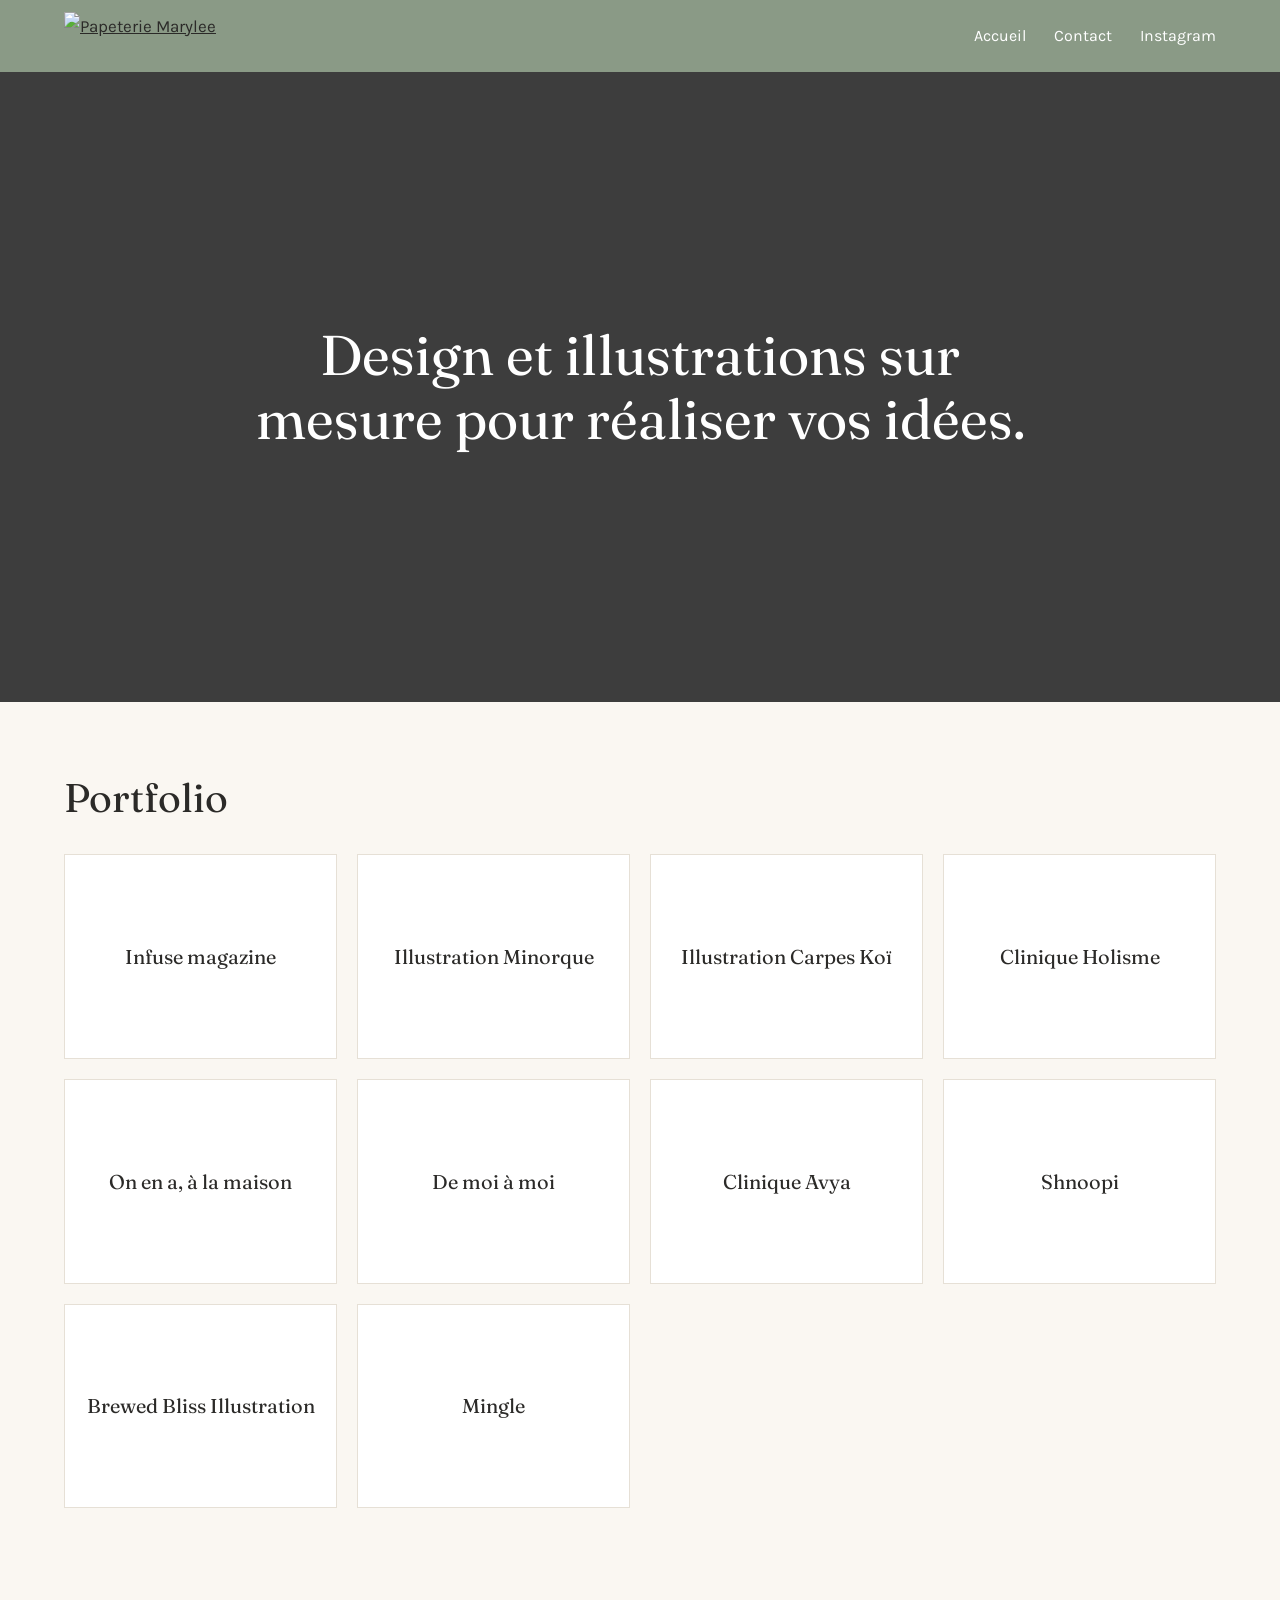
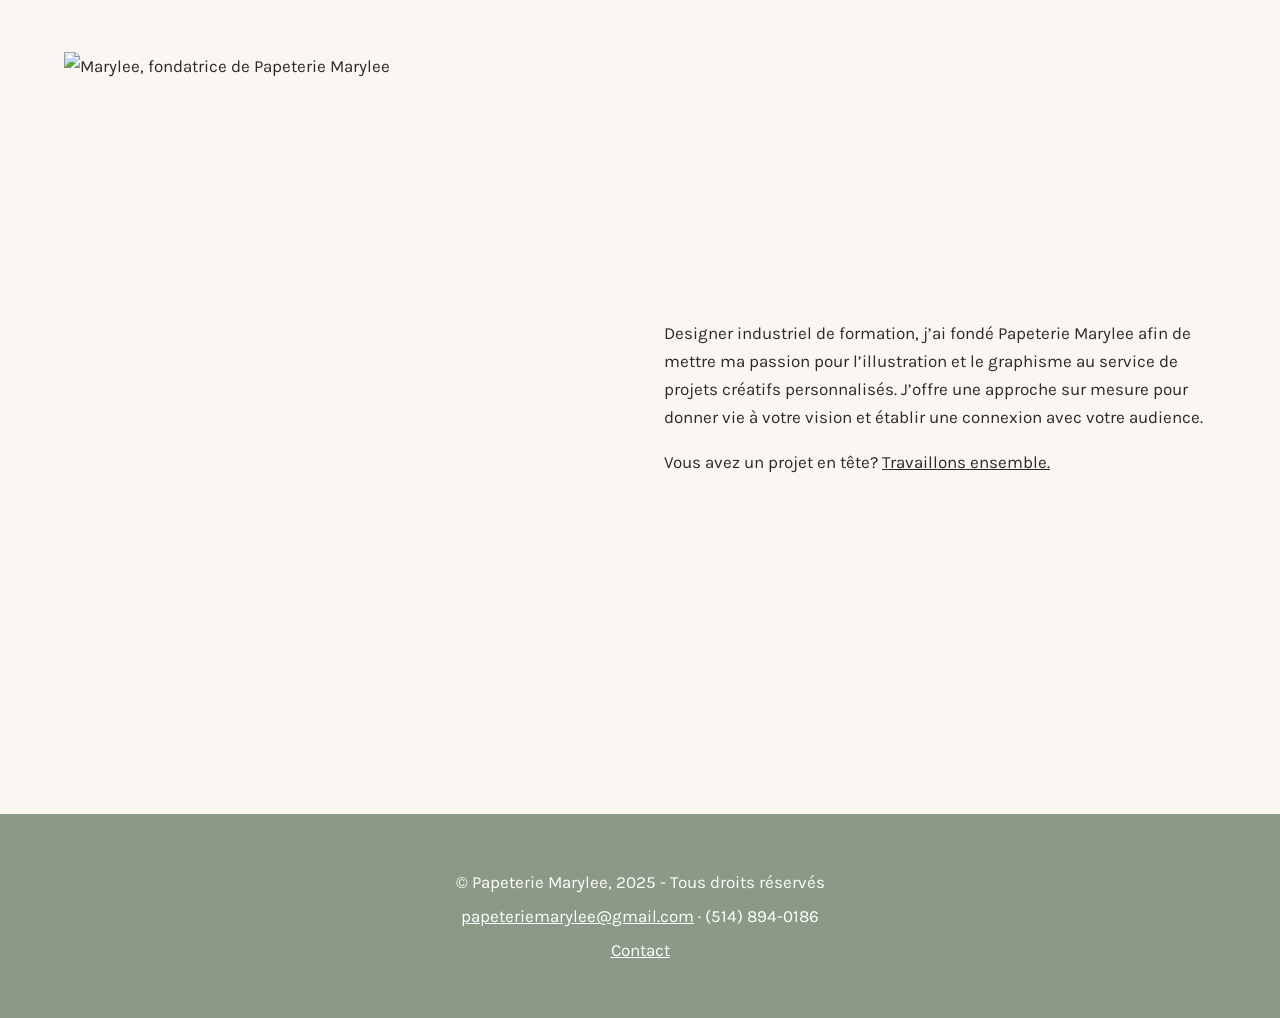
==== commit ea2a4d93: "Add files via upload" ====
--- a/index.html
+++ b/index.html
@@ -4,14 +4,13 @@
 <link href="https://fonts.googleapis.com/css2?family=Fraunces:wght@400;500&family=Karla:wght@400;500&display=swap" rel="stylesheet">
 <link rel="stylesheet" href="style.css"></head><body>
 <header><div class="bar"><a href="index.html"><img src="https://images.squarespace-cdn.com/content/v1/68e517de8bf12d3bb1ee0d49/b175f4bb-cfa4-4f8d-8e0b-01b64a1f9634/Logo+-+Papeterie+Marylee-white.png?format=750w" alt="Papeterie Marylee"></a>
-<nav><a href="index.html">Accueil</a><a href="https://www.papeteriemarylee.com/boutique">Boutique</a><a href="contact.html">Contact</a>
+<nav><a href="index.html">Accueil</a><a href="contact.html">Contact</a>
 <a href="https://www.instagram.com/papeteriemarylee/" aria-label="Instagram">Instagram</a></nav></div></header>
 <div class="hero" style="background-image:url(https://images.squarespace-cdn.com/content/v1/68e517de8bf12d3bb1ee0d49/ea59d796-b546-4f79-9959-2f36962a3a16/Papeterie_Marylee_Intro.jpg?format=2500w)"><h1>Design et illustrations sur mesure pour réaliser vos idées.</h1></div>
-<section><h2>Boutique</h2><div class="grid"><a class="product" href="https://www.papeteriemarylee.com/boutique/p/brouette"><img loading="lazy" src="https://images.squarespace-cdn.com/content/v1/68e517de8bf12d3bb1ee0d49/5d6b0db9-2592-4358-af2a-b53fea834b42/Brouette.jpg?format=750w" alt="Brouette"><h3>Brouette</h3><p>6,99 $</p></a><a class="product" href="https://www.papeteriemarylee.com/boutique/p/calendrier2026-spirale"><img loading="lazy" src="https://images.squarespace-cdn.com/content/v1/68e517de8bf12d3bb1ee0d49/d5ea4e0d-0062-4648-bbb2-67ca8ff16b3b/Calendrier+2026+spiral.jpg?format=750w" alt="Calendrier 2026 - Format spirale"><h3>Calendrier 2026 - Format spirale</h3><p>34,99 $</p></a><a class="product" href="https://www.papeteriemarylee.com/boutique/p/calendrier2026-affiches"><img loading="lazy" src="https://images.squarespace-cdn.com/content/v1/68e517de8bf12d3bb1ee0d49/b74317ac-283c-4c46-89bb-2bea18527e9a/Calendrier+affiche.jpg?format=750w" alt="Calendrier 2026 - Format affiches"><h3>Calendrier 2026 - Format affiches</h3><p>34,99 $</p></a><a class="product" href="https://www.papeteriemarylee.com/boutique/p/marches"><img loading="lazy" src="https://images.squarespace-cdn.com/content/v1/68e517de8bf12d3bb1ee0d49/9a074783-baff-476e-8b81-ea4399006560/Marche%CC%81s_V2.jpg?format=750w" alt="Marchés"><h3>Marchés</h3><p>6,99 $</p></a></div><a class="btn" href="https://www.papeteriemarylee.com/boutique">Voir la boutique</a></section>
 <section><h2>Portfolio</h2><div class="tiles"><a class="tile" href="projets/infuse-magazine.html">Infuse magazine</a><a class="tile" href="projets/minorque.html">Illustration Minorque</a><a class="tile" href="projets/carpeskoi.html">Illustration Carpes Koï</a><a class="tile" href="projets/holisme.html">Clinique Holisme</a><a class="tile" href="projets/onenaalamaison.html">On en a, à la maison</a><a class="tile" href="projets/demoiamoi.html">De moi à moi</a><a class="tile" href="projets/clinique-avya.html">Clinique Avya</a><a class="tile" href="projets/shnoopi.html">Shnoopi</a><a class="tile" href="projets/brewed-bliss-illustration.html">Brewed Bliss Illustration</a><a class="tile" href="projets/mingle.html">Mingle</a></div></section>
 <section class="about"><img src="https://images.squarespace-cdn.com/content/v1/68e517de8bf12d3bb1ee0d49/52c86deb-c186-45ed-98c8-3b4f95334fd8/Marylee_001.jpg?format=1000w" alt="Marylee, fondatrice de Papeterie Marylee" loading="lazy"><div>
 <p>Designer industriel de formation, j’ai fondé Papeterie Marylee afin de mettre ma passion pour l’illustration et le graphisme au service de projets créatifs personnalisés. J’offre une approche sur mesure pour donner vie à votre vision et établir une connexion avec votre audience.</p>
 <p>Vous avez un projet en tête? <a href="contact.html">Travaillons ensemble.</a></p></div></section>
 <footer><p>© Papeterie Marylee, 2025 - Tous droits réservés</p>
 <p><a href="mailto:papeteriemarylee@gmail.com">papeteriemarylee@gmail.com</a> · (514) 894-0186</p>
-<p><a href="https://www.papeteriemarylee.com/boutique">Boutique</a> | <a href="https://www.papeteriemarylee.com/services">Services</a> | <a href="contact.html">Contact</a></p></footer></body></html>+<p><a href="contact.html">Contact</a></p></footer></body></html>
